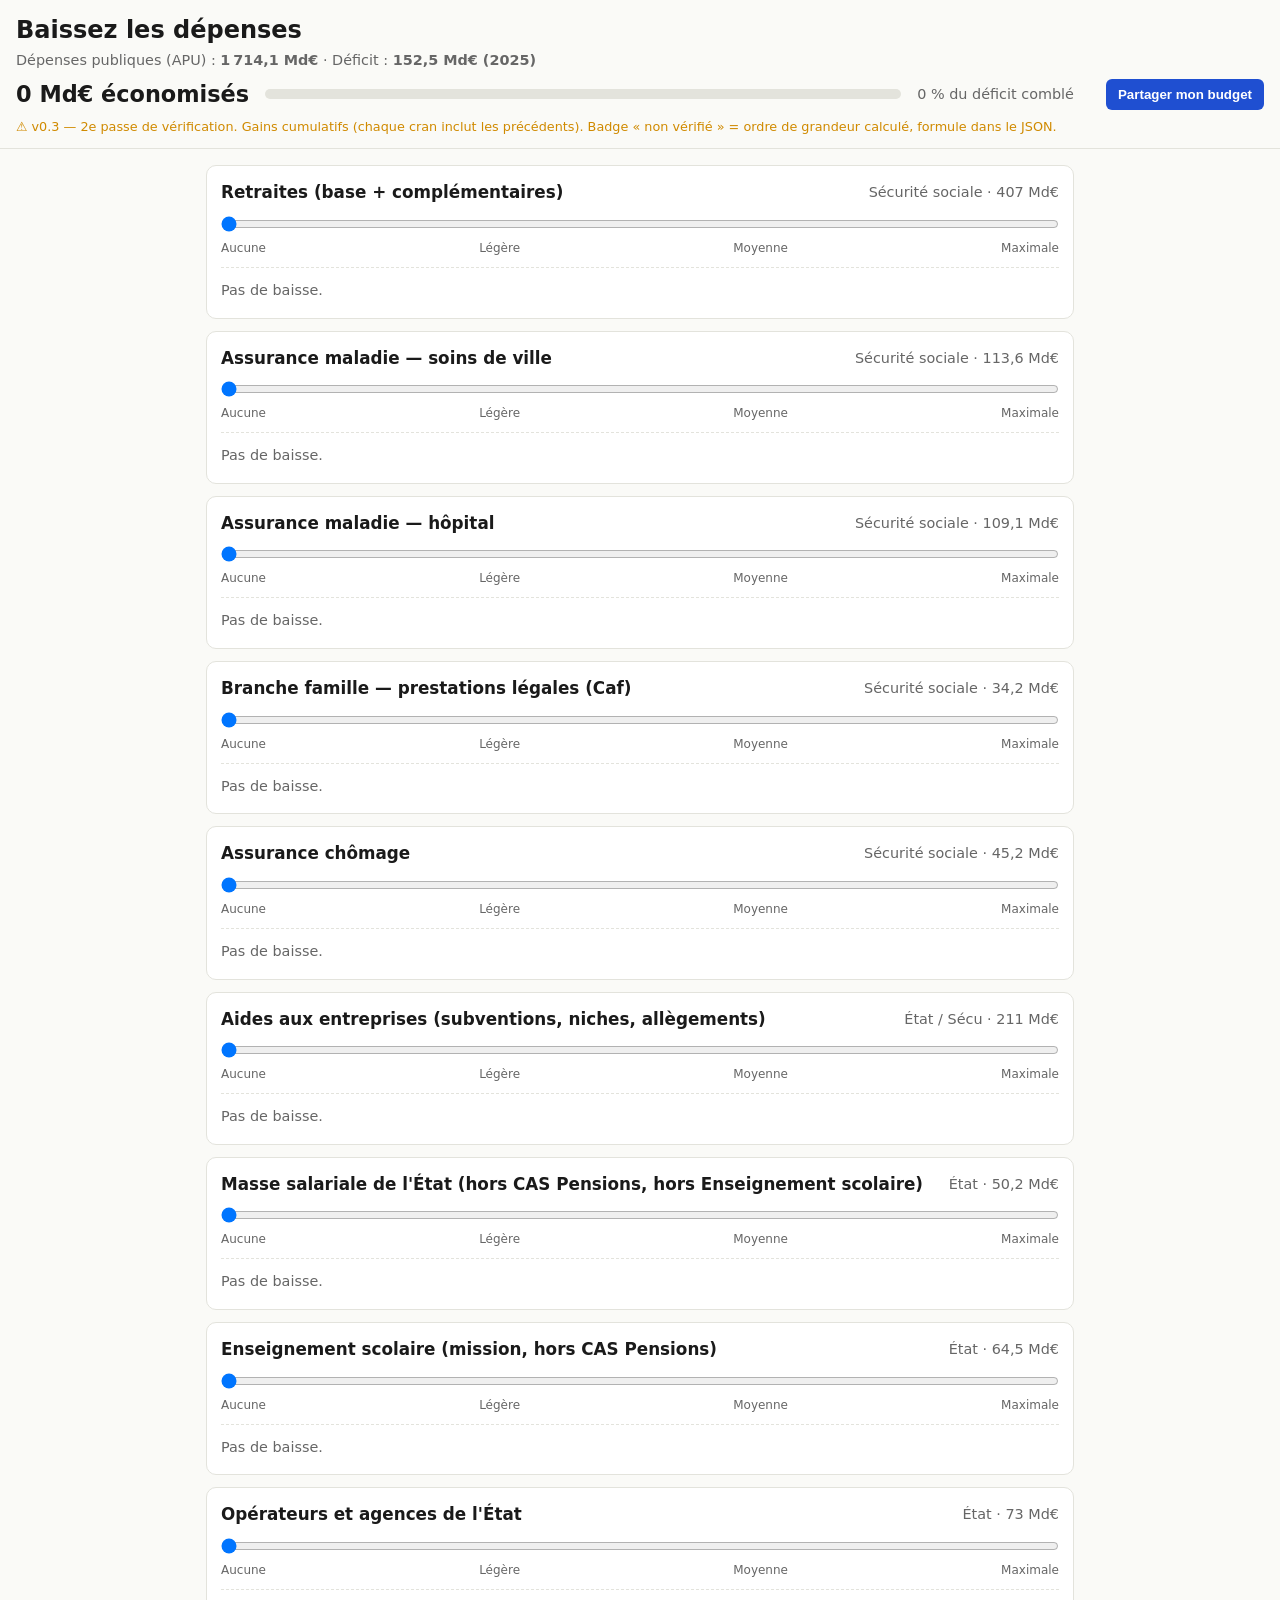
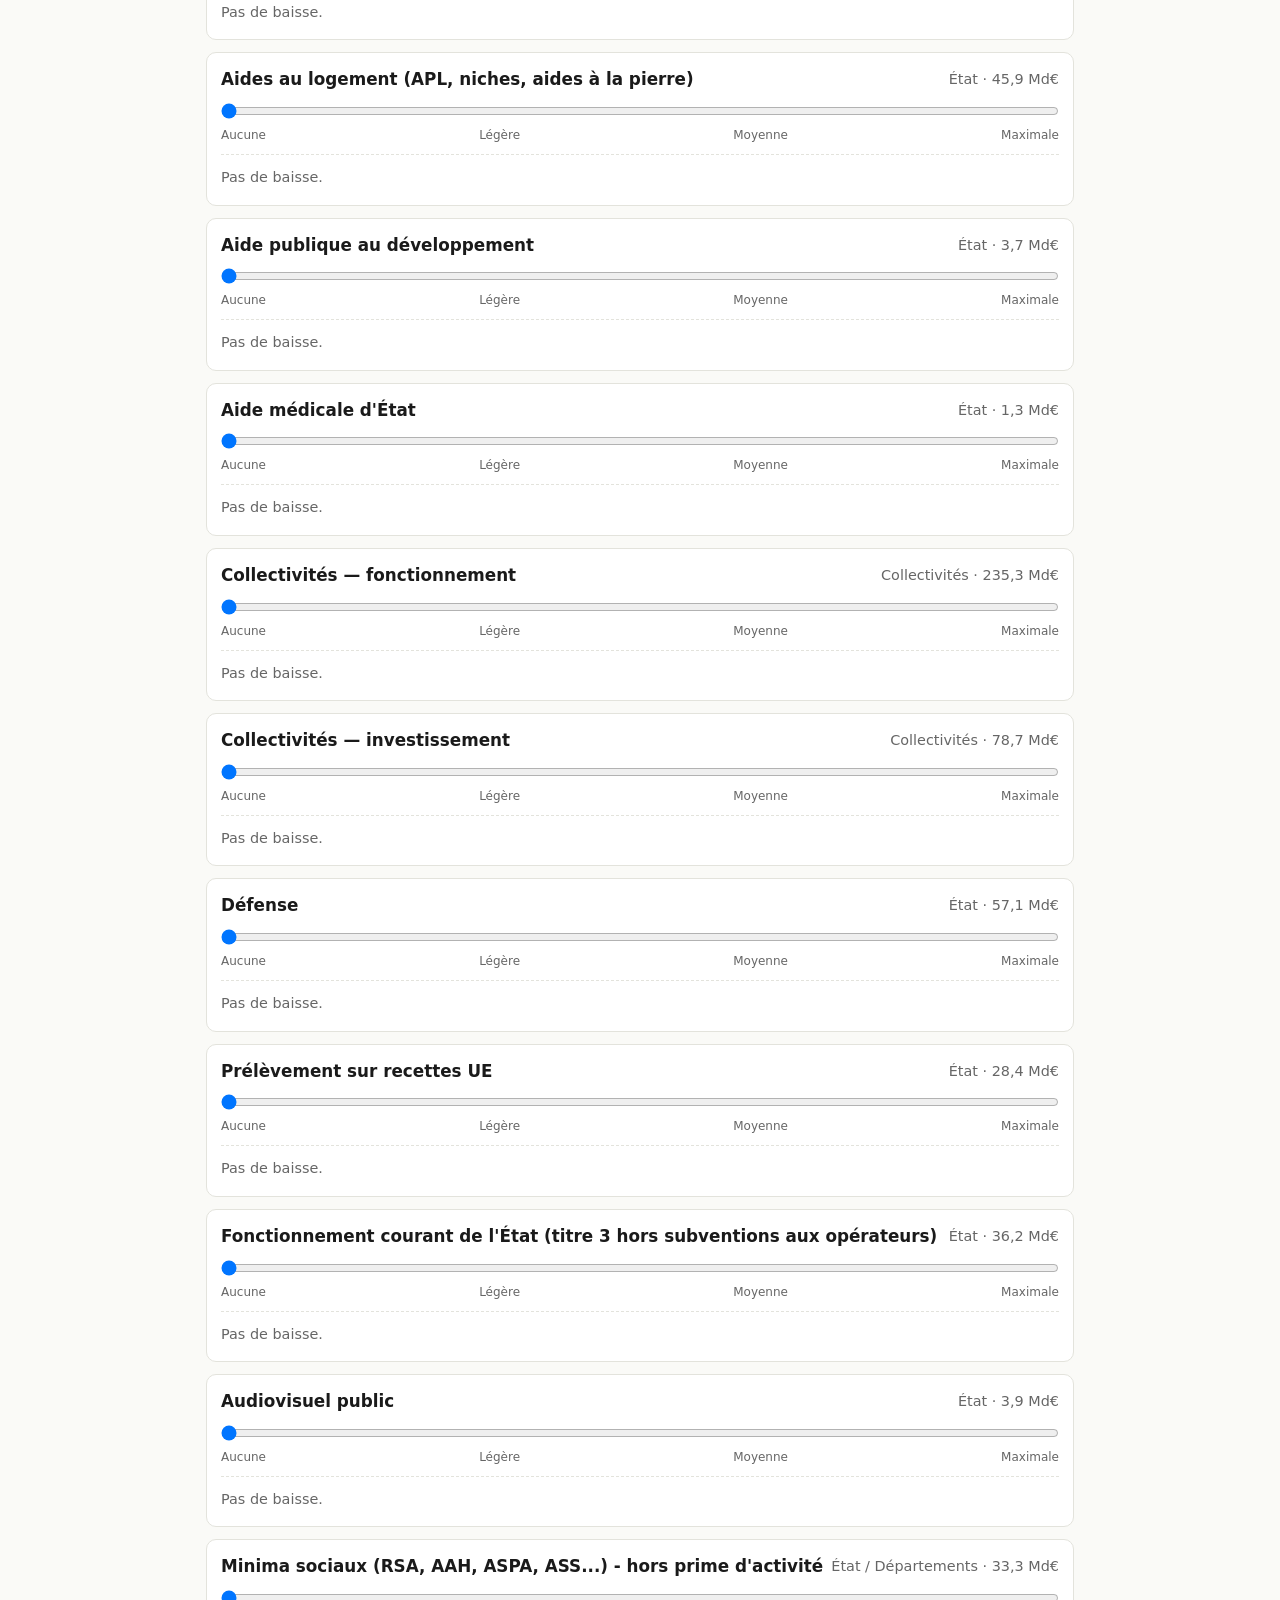
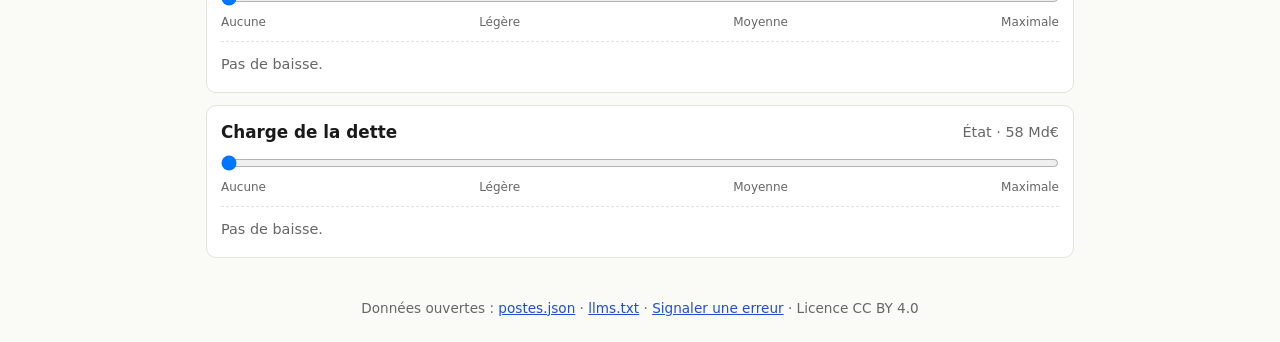
==== index.html @ 0d8c0b8b "Kit de diffusion et lien « Signaler une erreur » Co-Authored-By: Claude Opus 5.5 <noreply@anthropic." ====
<!doctype html>
<html lang="fr">
<head>
<meta charset="utf-8">
<meta name="viewport" content="width=device-width, initial-scale=1">
<title>Baissez les dépenses — simulateur sourcé</title>
<meta name="description" content="Choisissez quelles dépenses publiques baisser. Chaque mesure est chiffrée, sourcée, avec ses obstacles juridiques et européens.">
<meta property="og:title" content="Baissez les dépenses — simulateur sourcé">
<meta property="og:description" content="Faites votre budget. Chaque curseur affiche sources, arguments et obstacles juridiques.">
<meta property="og:image" content="https://matthieugariel.github.io/baissez-les-depenses/og.png">
<meta property="og:url" content="https://matthieugariel.github.io/baissez-les-depenses/">
<meta name="twitter:card" content="summary_large_image">
<link rel="alternate" type="application/json" href="data/postes.json">
<link rel="stylesheet" href="style.css">
</head>
<body>
<header>
  <h1>Baissez les dépenses</h1>
  <p class="sub">Dépenses publiques (APU) : <strong id="total"></strong> · Déficit : <strong id="deficit"></strong></p>
  <div class="score">
    <div><span id="eco">0</span> Md€ économisés</div>
    <div class="bar"><div id="fill"></div></div>
    <div id="pct" class="muted"></div>
    <div id="risk" class="muted"></div>
    <button id="share">Partager mon budget</button>
  </div>
  <p class="warn" id="statut"></p>
</header>
<main id="postes"></main>
<footer>
  Données ouvertes : <a href="data/postes.json">postes.json</a> · <a href="llms.txt">llms.txt</a> · <a href="https://github.com/MatthieuGariel/baissez-les-depenses/issues/new" target="_blank" rel="noopener">Signaler une erreur</a> · Licence CC BY 4.0
</footer>
<script src="app.js"></script>
</body>
</html>
---- style.css ----
:root{--bg:#fafaf7;--fg:#1a1a1a;--muted:#666;--card:#fff;--line:#e3e3dc;--acc:#1f4fd1;--ok:#1b8a4a;--mid:#d08a00;--ko:#c0392b}
@media (prefers-color-scheme:dark){:root{--bg:#141414;--fg:#eee;--muted:#999;--card:#1e1e1e;--line:#333;--acc:#7da2ff}}
*{box-sizing:border-box}
body{margin:0;font:16px/1.5 system-ui,sans-serif;background:var(--bg);color:var(--fg)}
header{position:sticky;top:0;z-index:2;background:var(--bg);border-bottom:1px solid var(--line);padding:12px 16px}
h1{margin:0;font-size:1.5rem}
.sub,.muted{color:var(--muted);margin:2px 0;font-size:.9rem}
.score{display:flex;flex-wrap:wrap;align-items:center;gap:8px 16px;margin-top:6px}
.score>div:first-child{font-size:1.4rem;font-weight:700}
.bar{flex:1 1 160px;height:10px;background:var(--line);border-radius:5px;overflow:hidden}
#fill{height:100%;width:0;background:var(--acc);transition:width .2s}
button{background:var(--acc);color:#fff;border:0;border-radius:6px;padding:8px 12px;font-weight:600;cursor:pointer}
.warn{font-size:.8rem;color:var(--mid);margin:6px 0 0}
main{max-width:900px;margin:0 auto;padding:16px;display:grid;gap:12px}
.card{background:var(--card);border:1px solid var(--line);border-radius:10px;padding:14px}
.card h2{margin:0;font-size:1.05rem}
.card .head{display:flex;justify-content:space-between;gap:8px;flex-wrap:wrap}
input[type=range]{width:100%;margin:10px 0 2px}
.ticks{display:flex;justify-content:space-between;font-size:.75rem;color:var(--muted)}
.detail{margin-top:10px;border-top:1px dashed var(--line);padding-top:10px;font-size:.92rem}
.detail ul{margin:4px 0;padding-left:20px}
.badge{display:inline-block;padding:1px 8px;border-radius:10px;color:#fff;font-size:.78rem;font-weight:600}
.f1{background:var(--ok)}.f2{background:var(--mid)}.f3{background:var(--ko)}
.gain{font-weight:700}
footer{text-align:center;padding:24px 16px;color:var(--muted);font-size:.85rem}
a{color:var(--acc)}
.nv{background:#777}
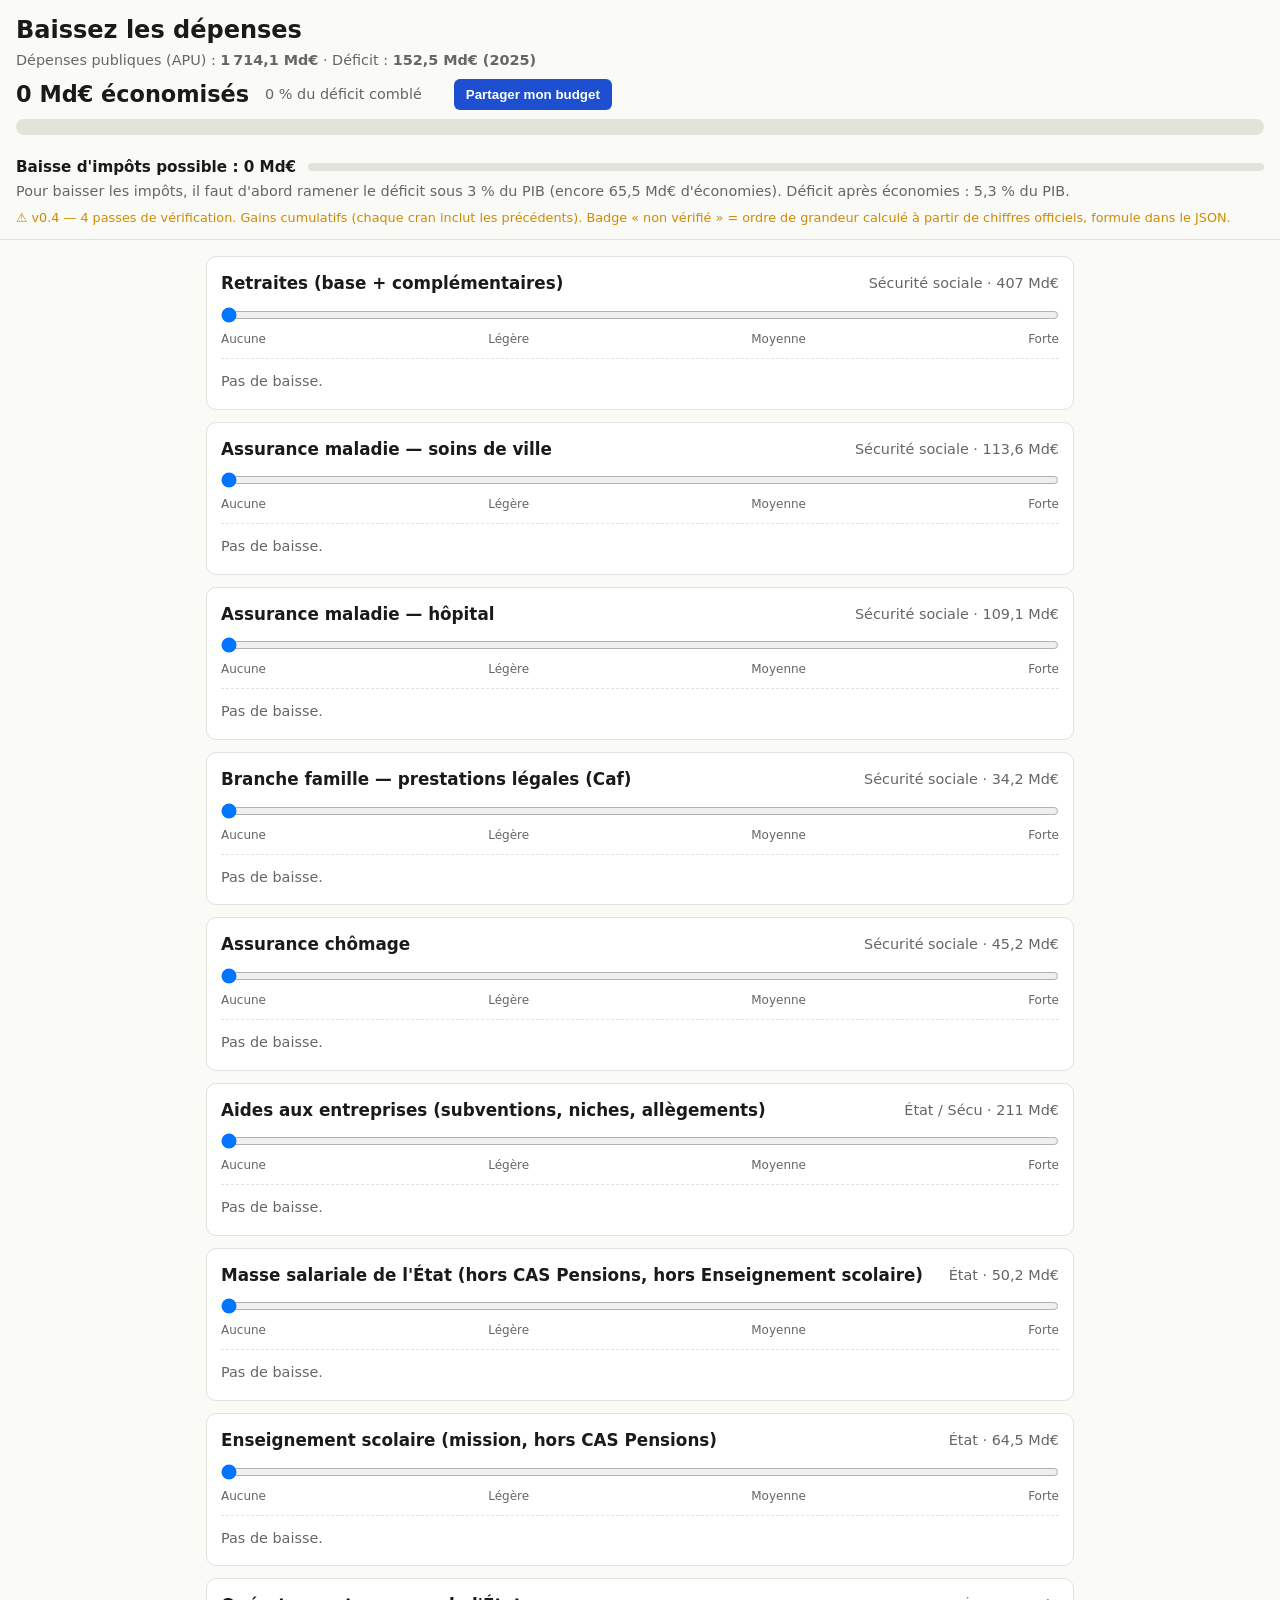
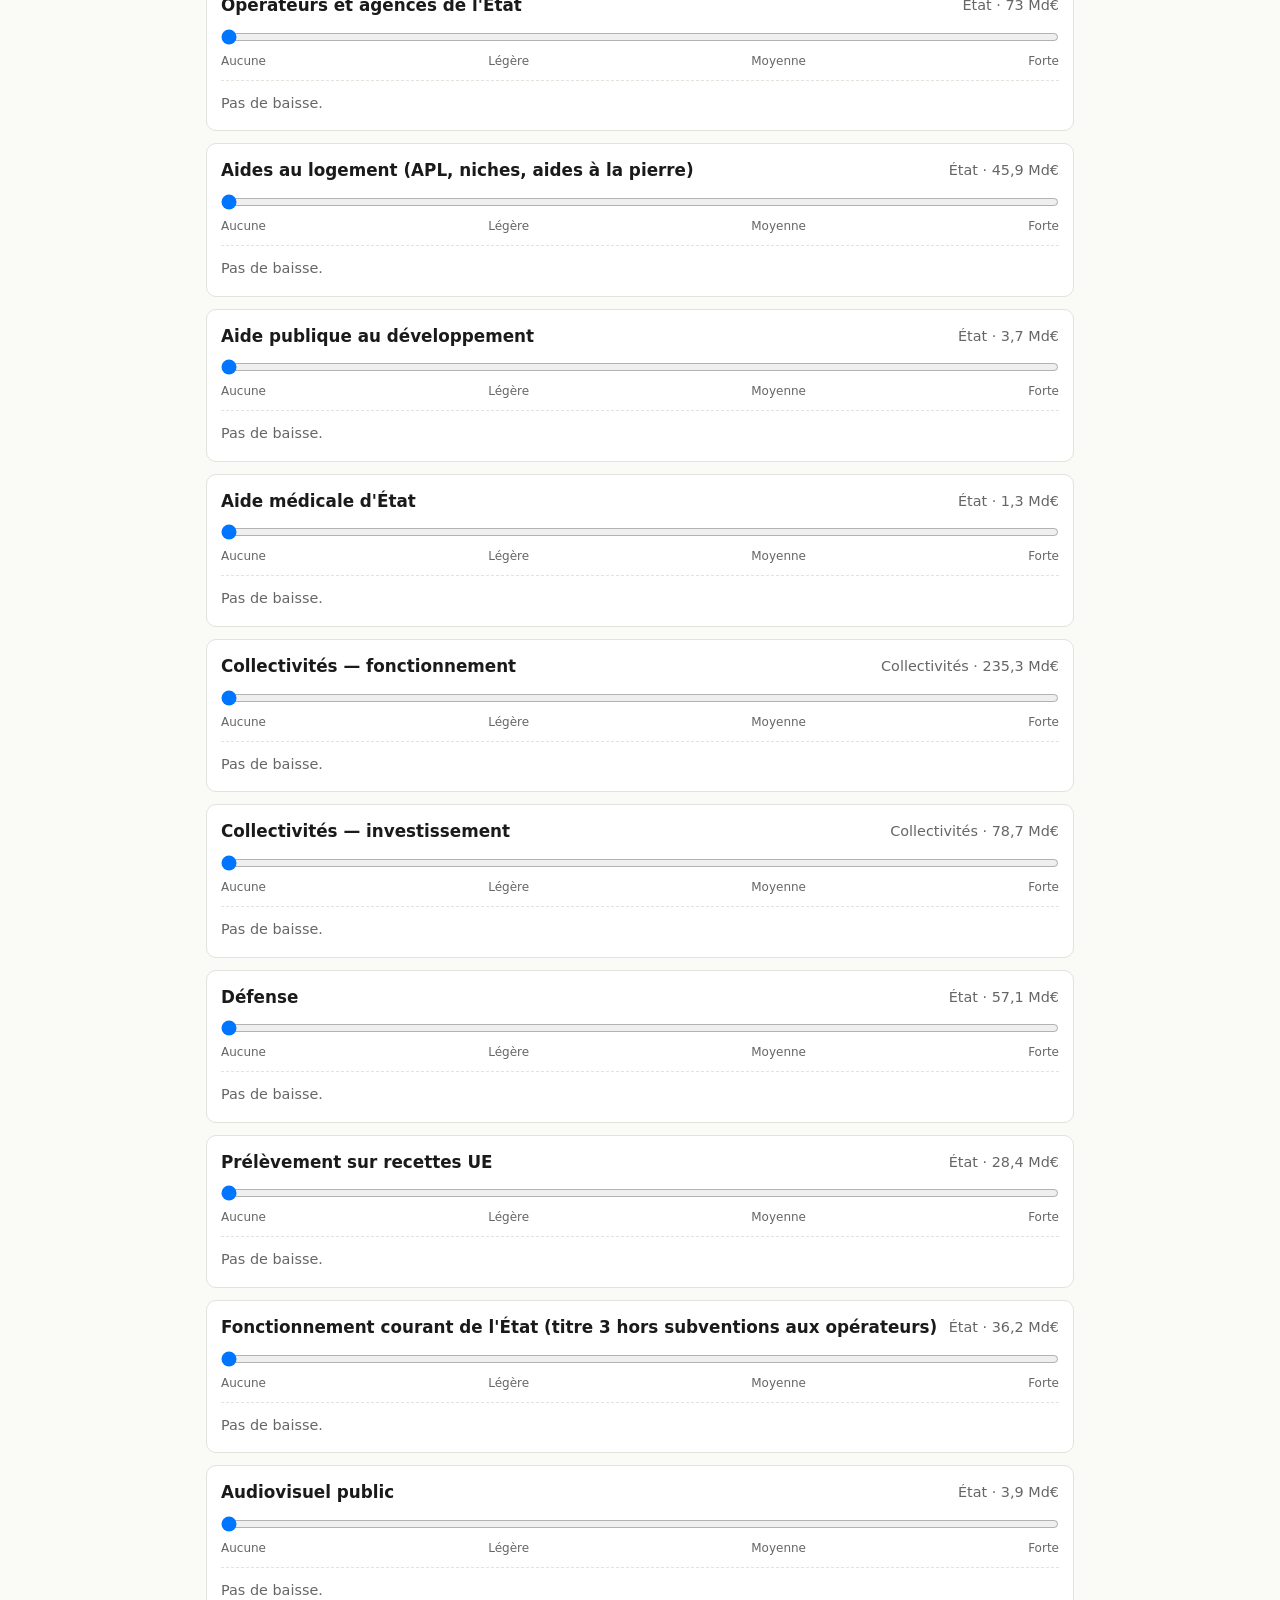
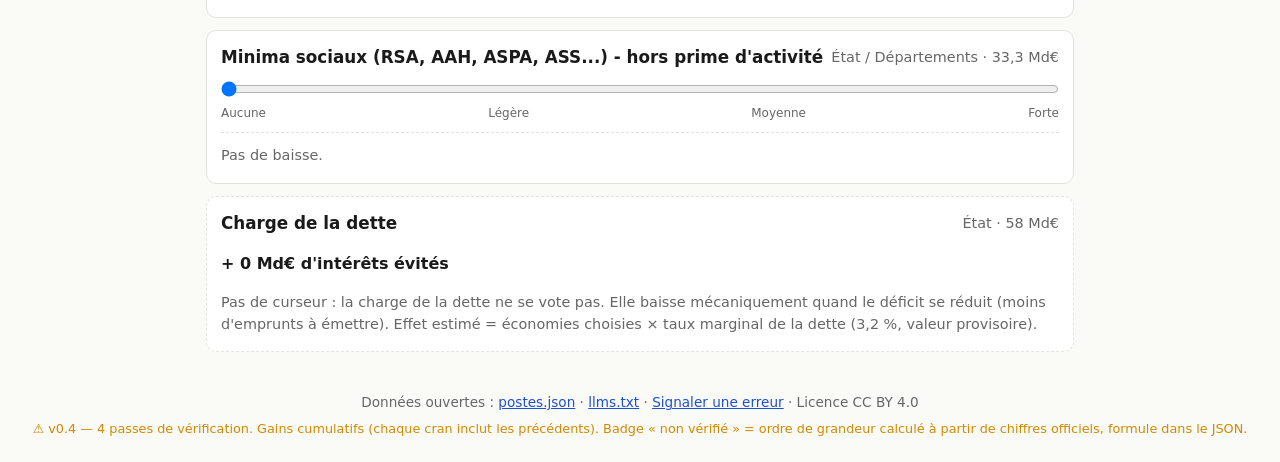
==== commit 81069567: "UI : N crans, aperçu avant partage, barre empilée, intérêts évités, jauge impôts - Nombre de crans l" ====
--- a/index.html
+++ b/index.html
@@ -19,17 +19,27 @@
   <p class="sub">Dépenses publiques (APU) : <strong id="total"></strong> · Déficit : <strong id="deficit"></strong></p>
   <div class="score">
     <div><span id="eco">0</span> Md€ économisés</div>
-    <div class="bar"><div id="fill"></div></div>
     <div id="pct" class="muted"></div>
     <div id="risk" class="muted"></div>
     <button id="share">Partager mon budget</button>
   </div>
+  <div class="stack" id="stack" role="img" aria-label="Contribution de chaque poste au déficit comblé"></div>
+  <p class="muted stackinfo" id="stackinfo" aria-live="polite"></p>
+  <p class="muted" id="interets"></p>
+  <div class="tax"><span id="taxline"></span><div class="bar"><div id="taxfill"></div></div></div>
+  <p class="muted" id="taxtxt"></p>
   <p class="warn" id="statut"></p>
 </header>
 <main id="postes"></main>
 <footer>
   Données ouvertes : <a href="data/postes.json">postes.json</a> · <a href="llms.txt">llms.txt</a> · <a href="https://github.com/MatthieuGariel/baissez-les-depenses/issues/new" target="_blank" rel="noopener">Signaler une erreur</a> · Licence CC BY 4.0
+<p class="warn" id="statut2"></p>
 </footer>
+<dialog id="preview">
+  <h2>Aperçu de mon budget</h2>
+  <img id="previewimg" alt="Image de mon scénario de budget">
+  <div class="actions"><button id="doshare">Partager / Télécharger</button><button id="close" class="sec">Fermer</button></div>
+</dialog>
 <script src="app.js"></script>
 </body>
 </html>
--- a/style.css
+++ b/style.css
@@ -1,4 +1,4 @@
-:root{--bg:#fafaf7;--fg:#1a1a1a;--muted:#666;--card:#fff;--line:#e3e3dc;--acc:#1f4fd1;--ok:#1b8a4a;--mid:#d08a00;--ko:#c0392b}
+:root{--bg:#fafaf7;--fg:#1a1a1a;--muted:#666;--card:#fff;--line:#e3e3dc;--acc:#1f4fd1;--seg:#fff;--ok:#1b8a4a;--mid:#d08a00;--ko:#c0392b}
 @media (prefers-color-scheme:dark){:root{--bg:#141414;--fg:#eee;--muted:#999;--card:#1e1e1e;--line:#333;--acc:#7da2ff}}
 *{box-sizing:border-box}
 body{margin:0;font:16px/1.5 system-ui,sans-serif;background:var(--bg);color:var(--fg)}
@@ -25,3 +25,22 @@
 footer{text-align:center;padding:24px 16px;color:var(--muted);font-size:.85rem}
 a{color:var(--acc)}
 .nv{background:#777}
+
+.stack{display:flex;height:16px;margin-top:8px;background:var(--line);border-radius:8px;overflow:hidden}
+.stack .seg{height:100%;border-right:1px solid var(--bg);min-width:2px;cursor:pointer}
+.stackinfo{min-height:1.3em;font-size:.8rem}
+.tax{display:flex;align-items:center;gap:8px 12px;flex-wrap:wrap;font-weight:600;font-size:.95rem}
+.tax .bar{flex:1 1 120px;height:8px}
+#taxfill{height:100%;width:0;background:var(--ok);transition:width .2s}
+.bar{background:var(--line);border-radius:5px;overflow:hidden}
+.readonly{border-style:dashed}
+dialog{max-width:min(94vw,680px);width:100%;border:1px solid var(--line);border-radius:10px;background:var(--card);color:var(--fg);padding:16px}
+dialog::backdrop{background:rgba(0,0,0,.55)}
+dialog img{width:100%;height:auto;border-radius:6px;border:1px solid var(--line)}
+dialog h2{margin:0 0 10px;font-size:1.1rem}
+.actions{display:flex;gap:8px;flex-wrap:wrap;margin-top:12px}
+button.sec{background:transparent;color:var(--fg);border:1px solid var(--line)}
+img,canvas{max-width:100%}
+html,body{overflow-x:hidden}
+@media (max-width:480px){h1{font-size:1.25rem}.ticks{font-size:.65rem}}
+@media (max-width:480px){header{padding:8px 12px}.sub{display:none}header .warn{display:none}.score{gap:2px 12px;margin-top:2px}.score>div:first-child{font-size:1.1rem}#eco{font-size:1.1rem}.stackinfo{margin:2px 0}#taxtxt{font-size:.72rem;margin:0;line-height:1.3}#interets{margin:0}button{padding:6px 10px}}
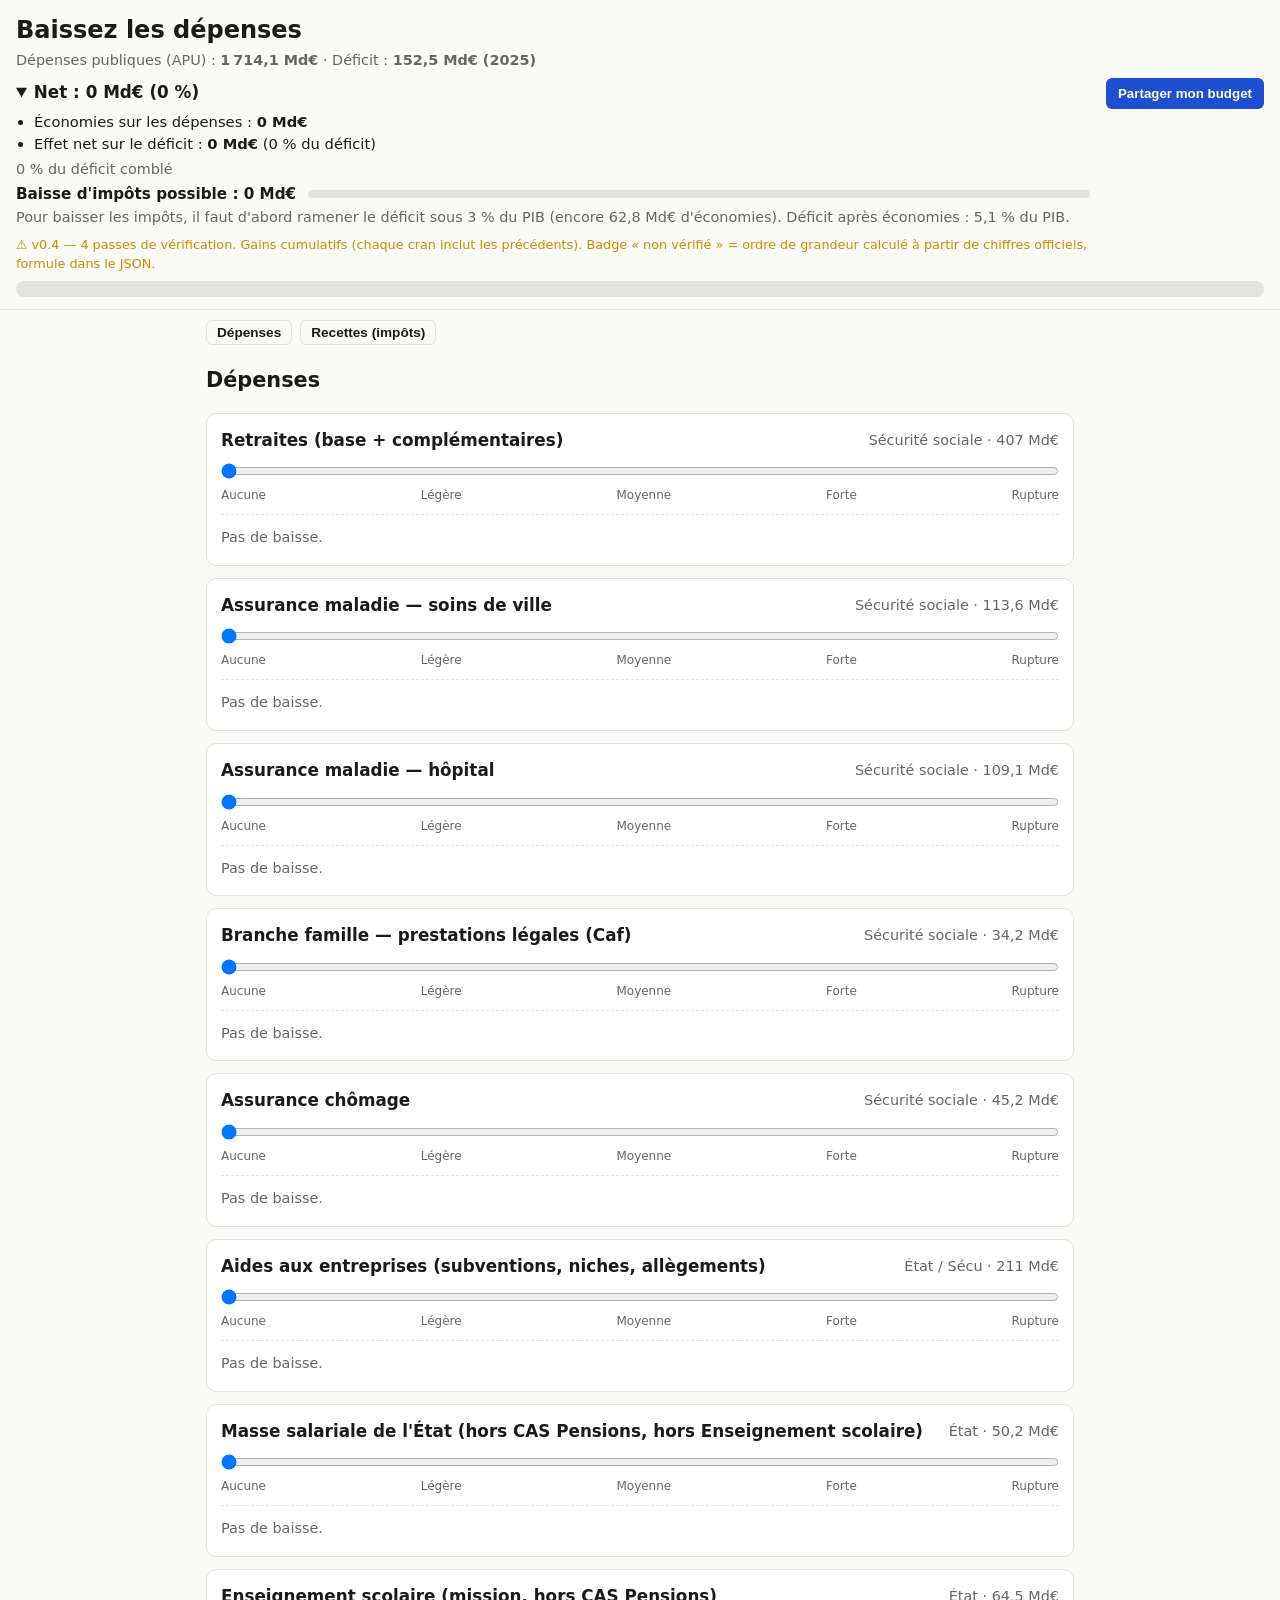
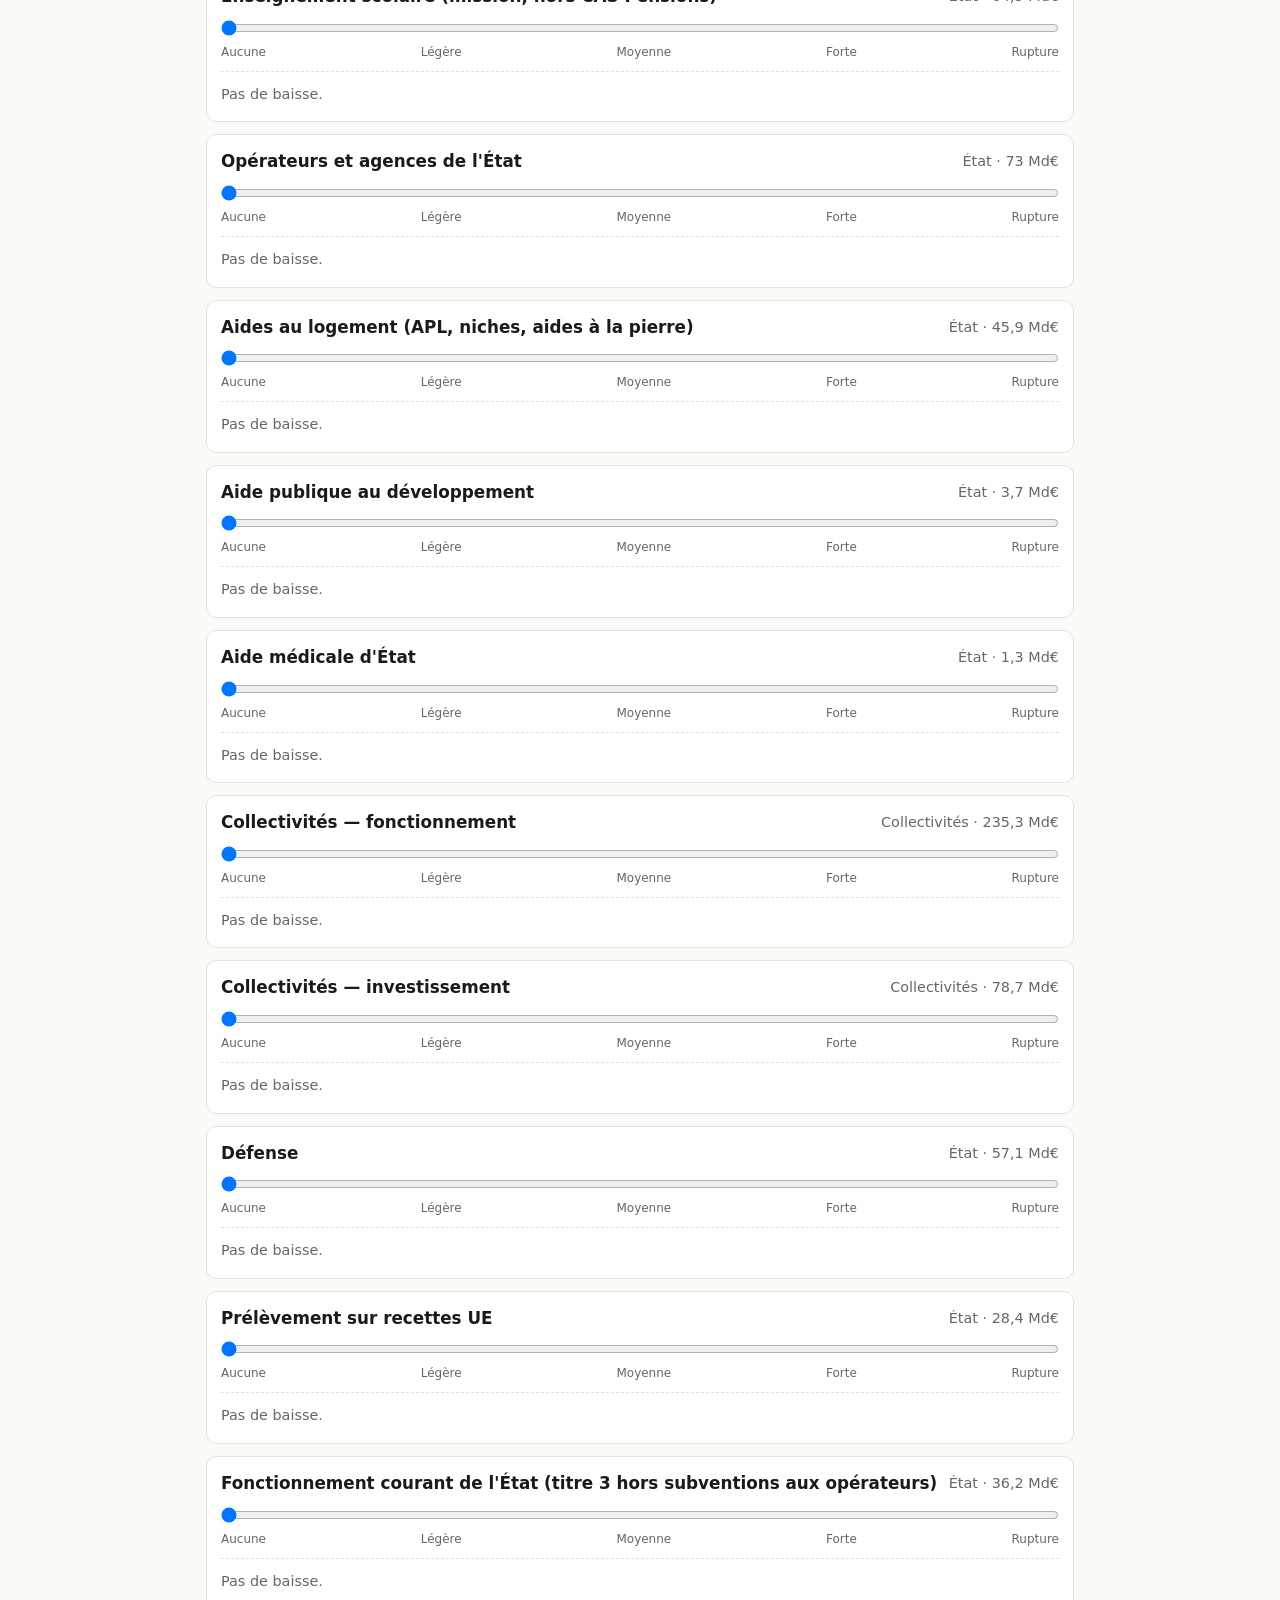
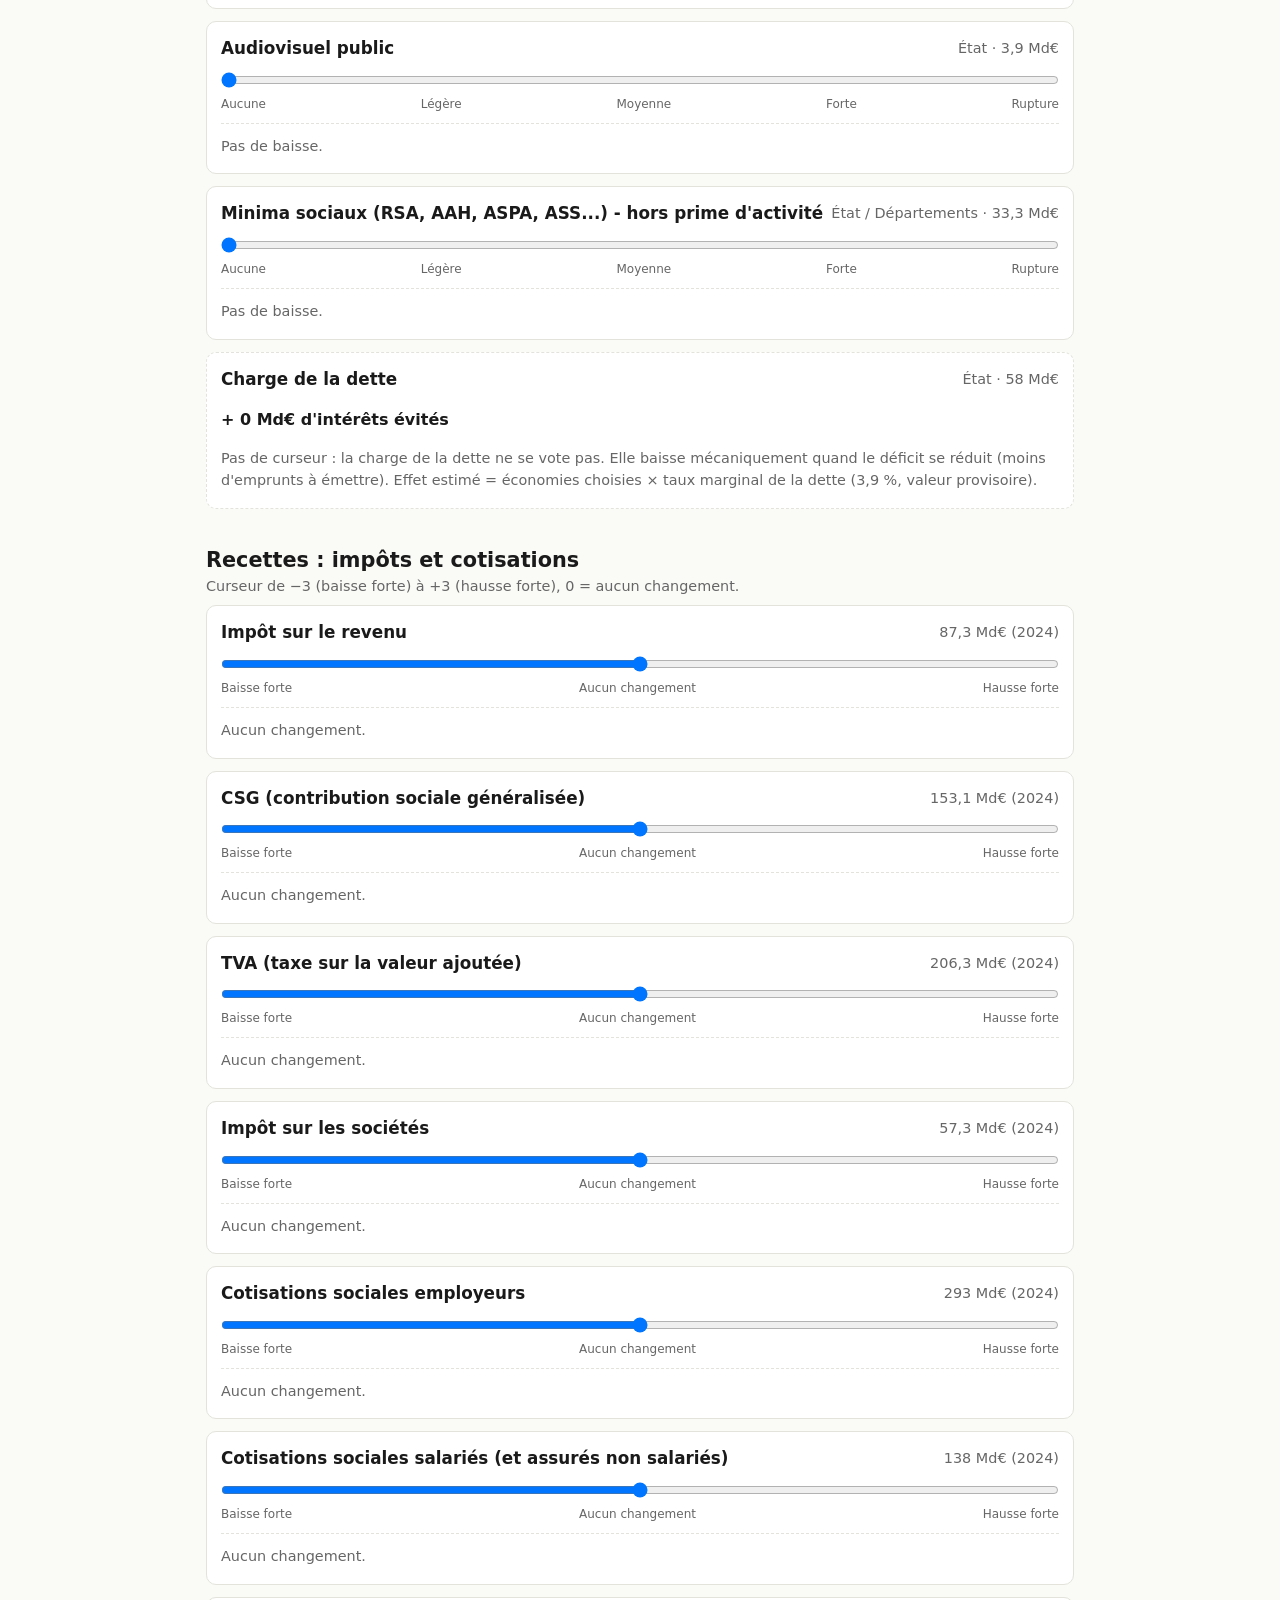
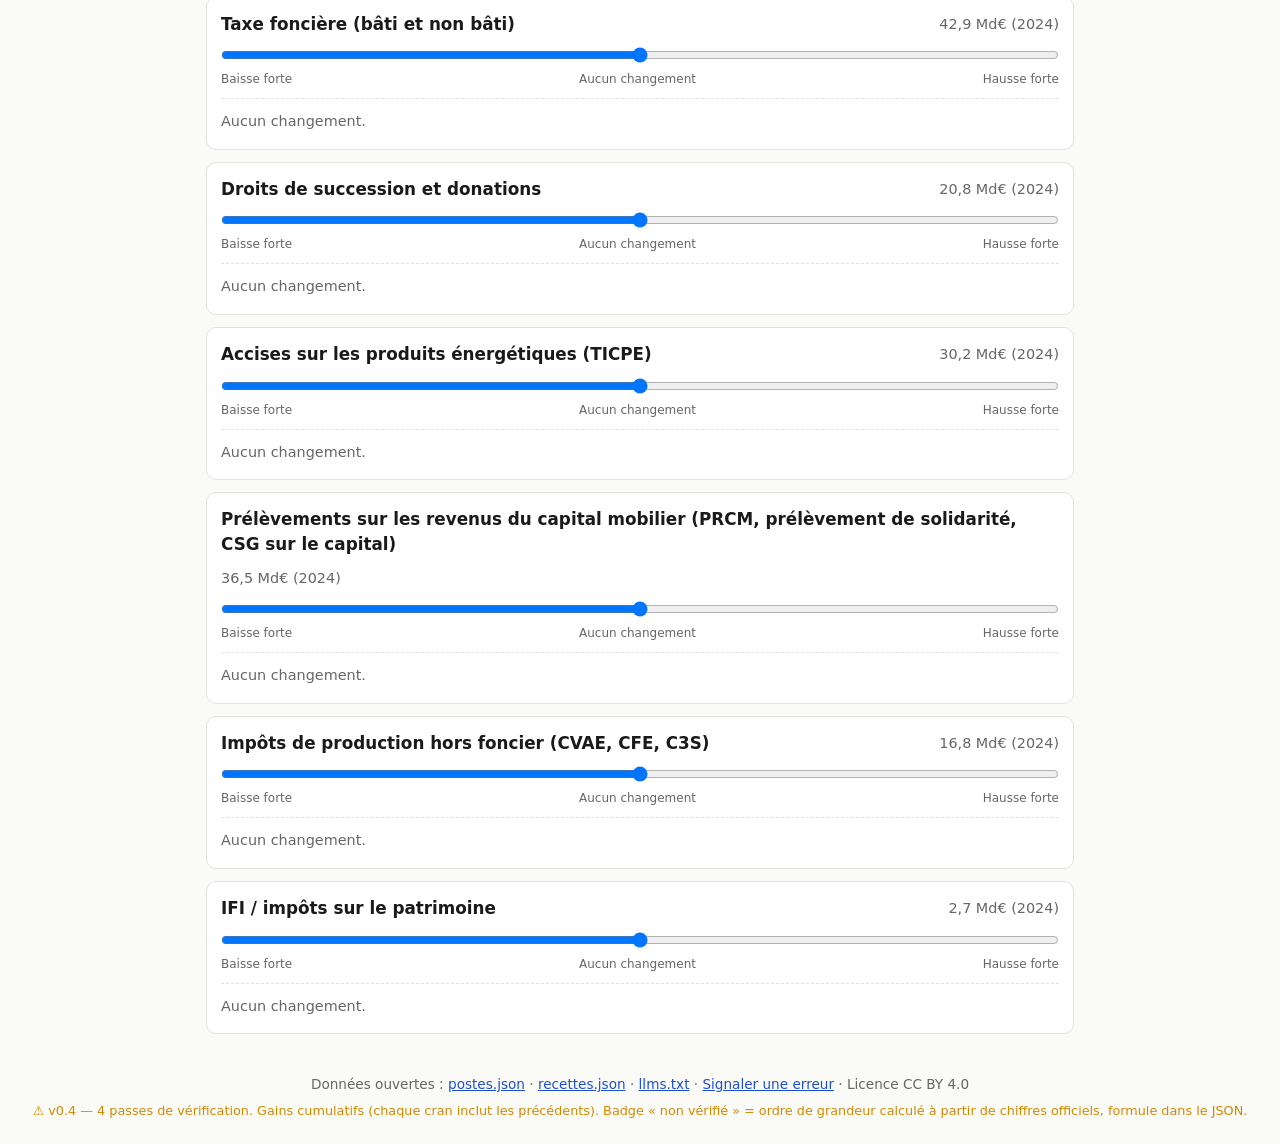
==== commit faaf017e: "Recettes : curseurs impôts/cotisations bidirectionnels, bilan net repliable, règle de marge, hash r_" ====
--- a/index.html
+++ b/index.html
@@ -11,6 +11,7 @@
 <meta property="og:url" content="https://matthieugariel.github.io/baissez-les-depenses/">
 <meta name="twitter:card" content="summary_large_image">
 <link rel="alternate" type="application/json" href="data/postes.json">
+<link rel="alternate" type="application/json" href="data/recettes.json">
 <link rel="stylesheet" href="style.css">
 </head>
 <body>
@@ -18,21 +19,30 @@
   <h1>Baissez les dépenses</h1>
   <p class="sub">Dépenses publiques (APU) : <strong id="total"></strong> · Déficit : <strong id="deficit"></strong></p>
   <div class="score">
-    <div><span id="eco">0</span> Md€ économisés</div>
-    <div id="pct" class="muted"></div>
-    <div id="risk" class="muted"></div>
+    <details id="bilan">
+      <summary><span id="sumline">Effet net : 0 Md€</span></summary>
+      <ul class="bilan" id="bilanlist"></ul>
+      <p class="muted" id="pct"></p>
+      <p class="muted" id="risk"></p>
+      <p class="muted" id="interets"></p>
+      <div class="tax"><span id="taxline"></span><div class="bar"><div id="taxfill"></div></div></div>
+      <p class="muted" id="taxtxt"></p>
+      <p class="warn" id="statut"></p>
+    </details>
     <button id="share">Partager mon budget</button>
   </div>
-  <div class="stack" id="stack" role="img" aria-label="Contribution de chaque poste au déficit comblé"></div>
+  <p class="warn taxwarn" id="taxwarn" role="alert"></p>
+  <div class="stack" id="stack" role="img" aria-label="Contribution de chaque mesure au déficit comblé"></div>
   <p class="muted stackinfo" id="stackinfo" aria-live="polite"></p>
-  <p class="muted" id="interets"></p>
-  <div class="tax"><span id="taxline"></span><div class="bar"><div id="taxfill"></div></div></div>
-  <p class="muted" id="taxtxt"></p>
-  <p class="warn" id="statut"></p>
 </header>
+<nav class="jump"><button class="sec" data-go="postes">Dépenses</button><button class="sec" data-go="recettes-titre">Recettes (impôts)</button></nav>
+<h2 class="sect">Dépenses</h2>
 <main id="postes"></main>
+<h2 class="sect" id="recettes-titre">Recettes : impôts et cotisations</h2>
+<p class="muted sectsub">Curseur de −3 (baisse forte) à +3 (hausse forte), 0 = aucun changement.</p>
+<main id="recettes-liste"></main>
 <footer>
-  Données ouvertes : <a href="data/postes.json">postes.json</a> · <a href="llms.txt">llms.txt</a> · <a href="https://github.com/MatthieuGariel/baissez-les-depenses/issues/new" target="_blank" rel="noopener">Signaler une erreur</a> · Licence CC BY 4.0
+  Données ouvertes : <a href="data/postes.json">postes.json</a> · <a href="data/recettes.json">recettes.json</a> · <a href="llms.txt">llms.txt</a> · <a href="https://github.com/MatthieuGariel/baissez-les-depenses/issues/new" target="_blank" rel="noopener">Signaler une erreur</a> · Licence CC BY 4.0
 <p class="warn" id="statut2"></p>
 </footer>
 <dialog id="preview">
--- a/style.css
+++ b/style.css
@@ -43,4 +43,22 @@
 img,canvas{max-width:100%}
 html,body{overflow-x:hidden}
 @media (max-width:480px){h1{font-size:1.25rem}.ticks{font-size:.65rem}}
-@media (max-width:480px){header{padding:8px 12px}.sub{display:none}header .warn{display:none}.score{gap:2px 12px;margin-top:2px}.score>div:first-child{font-size:1.1rem}#eco{font-size:1.1rem}.stackinfo{margin:2px 0}#taxtxt{font-size:.72rem;margin:0;line-height:1.3}#interets{margin:0}button{padding:6px 10px}}
+@media (max-width:480px){header{padding:8px 12px}.sub{display:none}#statut{display:none}.score{gap:2px 8px;margin-top:2px;flex-wrap:nowrap}.score summary{font-size:.95rem}.score button{flex:none}.stackinfo{margin:2px 0}#taxtxt{font-size:.72rem;margin:0;line-height:1.3}#interets{margin:0}button{padding:6px 10px;font-size:.85rem}.ticks.r3{font-size:.62rem}.taxwarn{font-size:.72rem;line-height:1.25}.bilan{font-size:.85rem}}
+.score details{flex:1 1 0;min-width:0}
+.score summary{font-size:1.05rem;font-weight:700;cursor:pointer;padding:2px 0}
+.bilan{margin:4px 0;padding-left:18px;font-size:.92rem}
+.taxwarn{margin:4px 0 0;font-weight:600}
+.taxwarn:empty,.stackinfo:empty{display:none}
+.stack{position:relative}
+.stack .seg{background:var(--c)}
+.stack .seg.rec{background:repeating-linear-gradient(45deg,var(--c) 0 4px,var(--bg) 4px 7px)}
+.stack .seg.neg{position:absolute;top:0;height:100%;min-width:3px;border:0;background:repeating-linear-gradient(-45deg,#555 0 4px,transparent 4px 7px),rgba(120,120,120,.55);outline:1px solid var(--fg);outline-offset:-1px}
+.sect{max-width:900px;margin:20px auto 0;padding:0 16px;font-size:1.3rem}
+.sectsub{max-width:900px;margin:0 auto;padding:0 16px}
+.jump{max-width:900px;margin:10px auto 0;padding:0 16px;display:flex;gap:8px;flex-wrap:wrap}
+.jump button{padding:4px 10px;font-size:.85rem}
+.ticks.r3{justify-content:space-between}
+#recettes-liste{padding-top:8px}
+
+.score{align-items:flex-start}
+.score details[open]{max-height:38vh;overflow-y:auto}
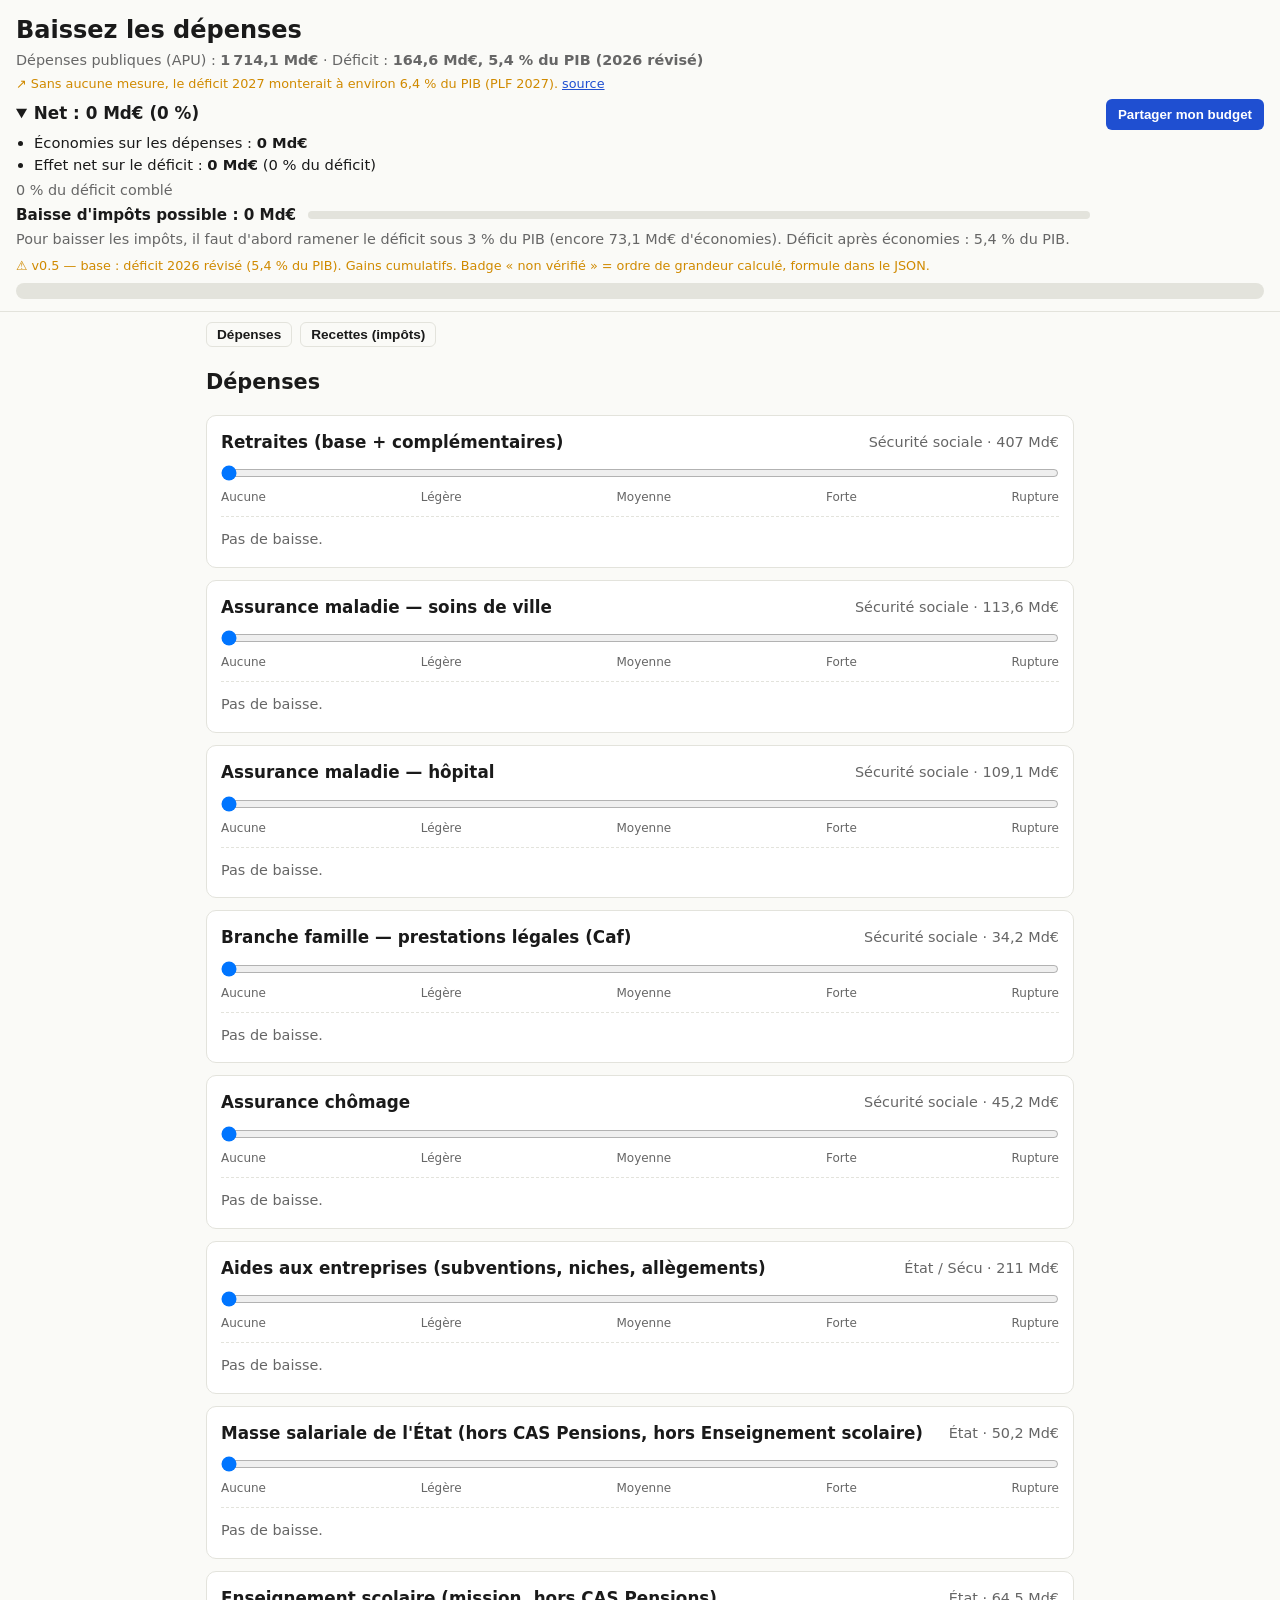
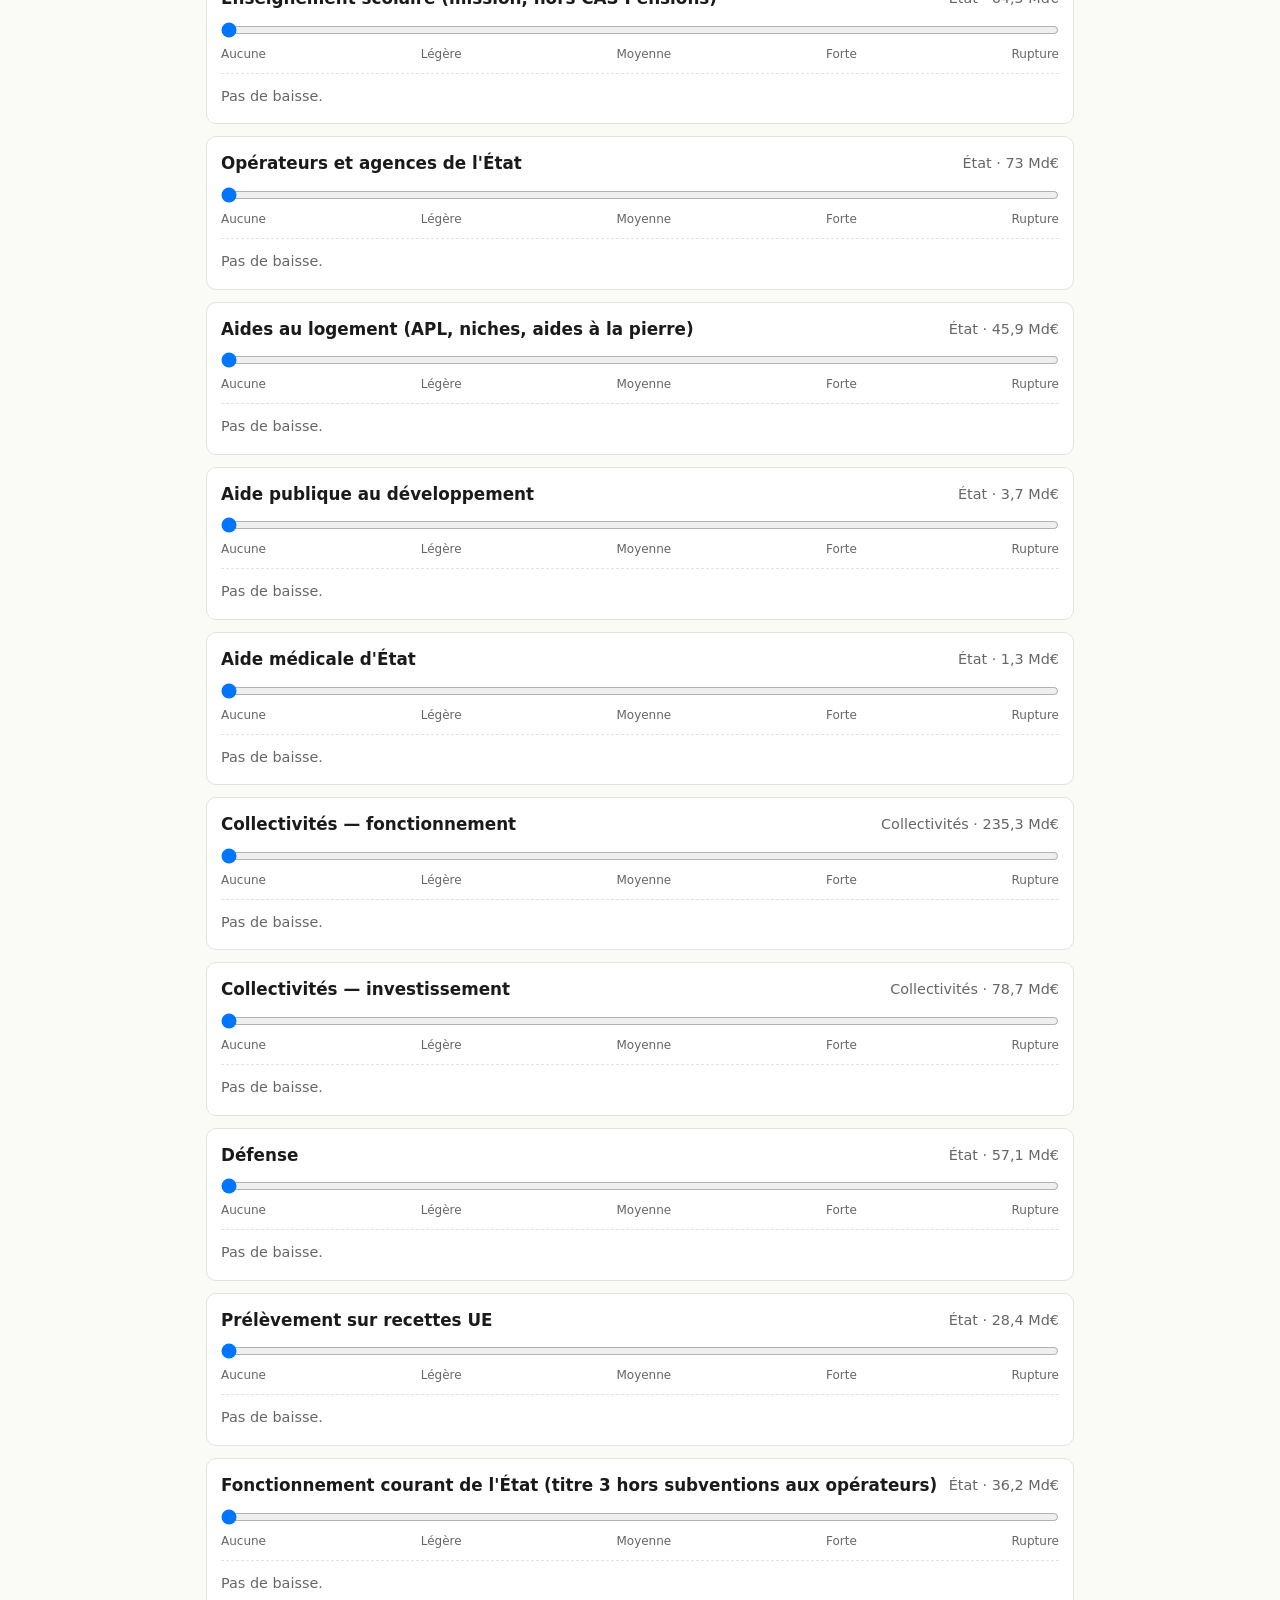
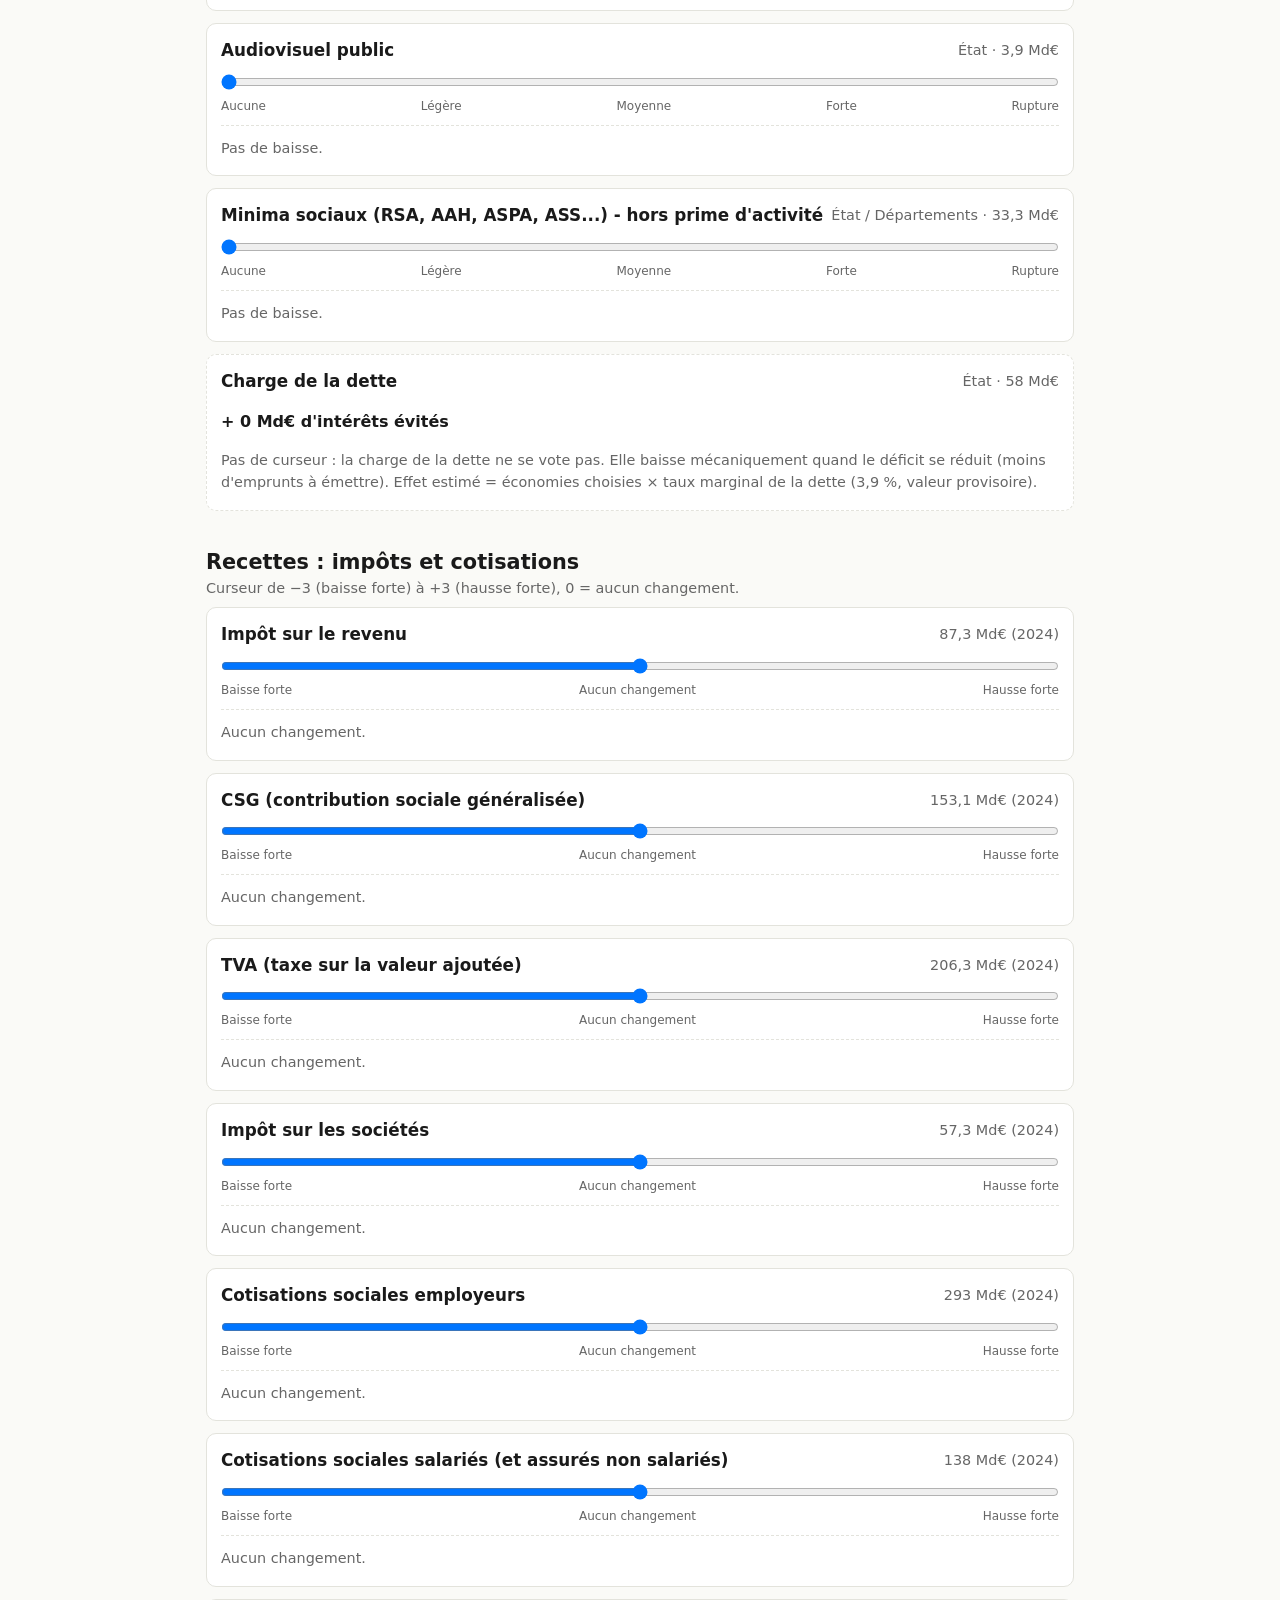
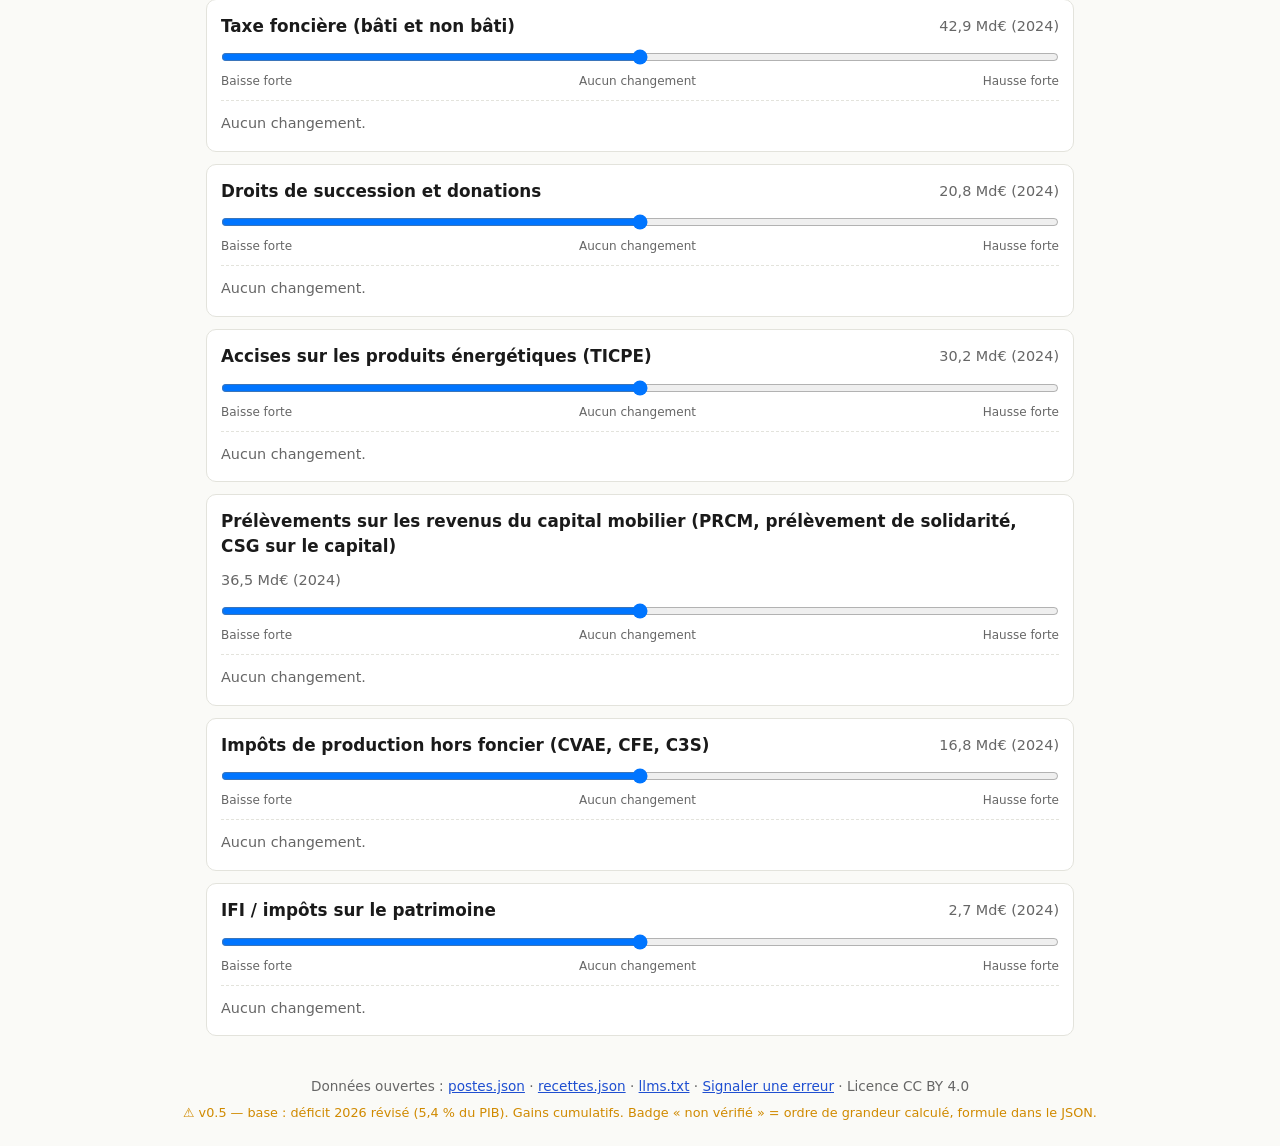
==== commit 324d7387: "Déficit de référence : 2026 révisé (5,4 % du PIB, ~164,6 Md€) + dérive 2027 Base issue du PLF 2027 (" ====
--- a/index.html
+++ b/index.html
@@ -18,6 +18,7 @@
 <header>
   <h1>Baissez les dépenses</h1>
   <p class="sub">Dépenses publiques (APU) : <strong id="total"></strong> · Déficit : <strong id="deficit"></strong></p>
+  <p class="sub derive" id="derive"></p>
   <div class="score">
     <details id="bilan">
       <summary><span id="sumline">Effet net : 0 Md€</span></summary>
--- a/style.css
+++ b/style.css
@@ -62,3 +62,4 @@
 
 .score{align-items:flex-start}
 .score details[open]{max-height:38vh;overflow-y:auto}
+.sub.derive{display:block;color:var(--mid);font-size:.8rem}
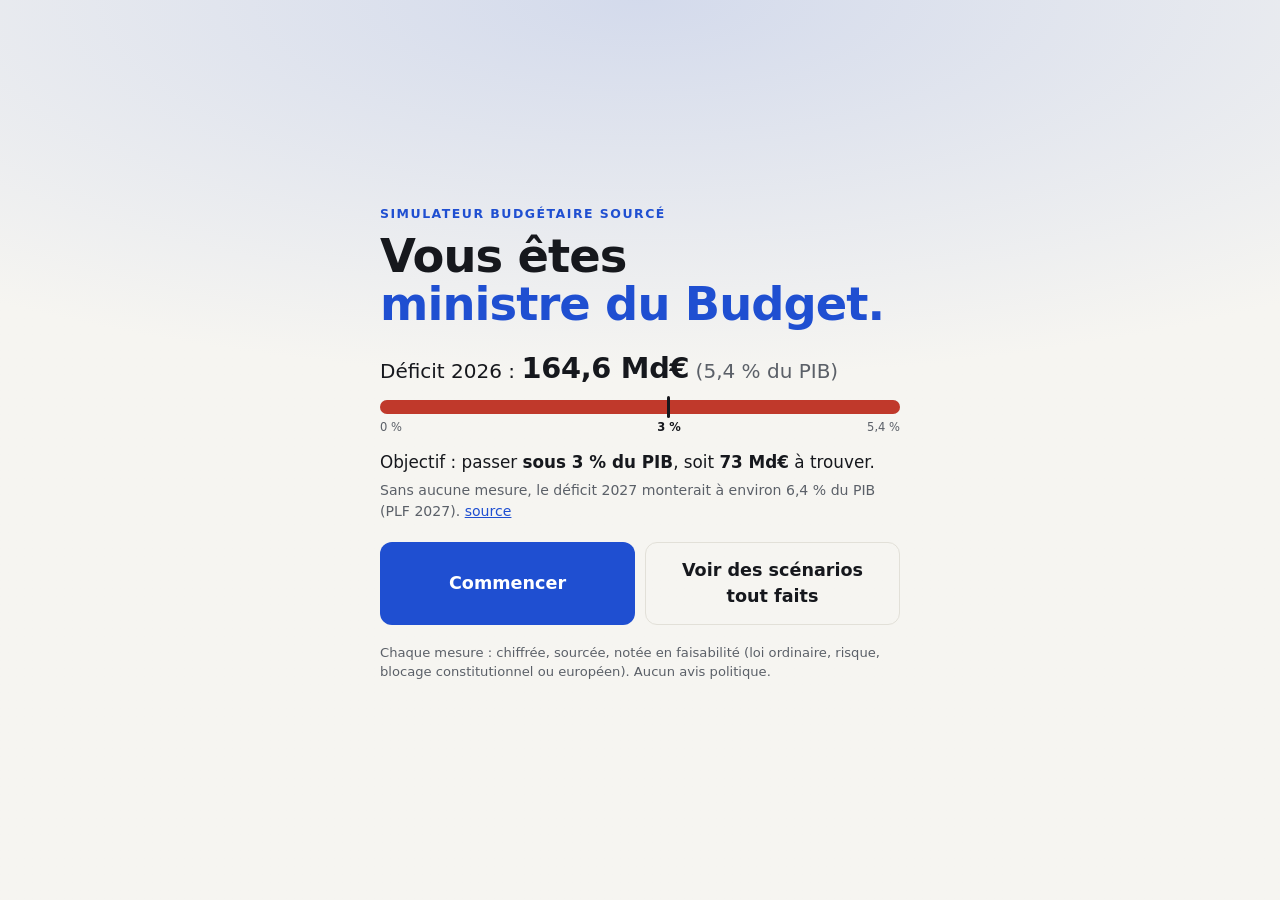
==== commit c68332da: "Refonte UX mobile-first : accueil « ministre du Budget », barre de résultat collante, onglets, nivea" ====
--- a/index.html
+++ b/index.html
@@ -2,55 +2,92 @@
 <html lang="fr">
 <head>
 <meta charset="utf-8">
-<meta name="viewport" content="width=device-width, initial-scale=1">
-<title>Baissez les dépenses — simulateur sourcé</title>
-<meta name="description" content="Choisissez quelles dépenses publiques baisser. Chaque mesure est chiffrée, sourcée, avec ses obstacles juridiques et européens.">
-<meta property="og:title" content="Baissez les dépenses — simulateur sourcé">
-<meta property="og:description" content="Faites votre budget. Chaque curseur affiche sources, arguments et obstacles juridiques.">
+<meta name="viewport" content="width=device-width, initial-scale=1, viewport-fit=cover">
+<meta name="color-scheme" content="light dark">
+<title>Baissez les dépenses — vous êtes ministre du Budget</title>
+<meta name="description" content="Vous êtes ministre du Budget : ramenez le déficit sous 3 % du PIB. Chaque mesure est chiffrée, sourcée, avec ses obstacles juridiques et européens.">
+<meta property="og:title" content="Vous êtes ministre du Budget. Sauriez-vous passer sous 3 % ?">
+<meta property="og:description" content="Déficit 2026 : 164,6 Md€. Choisissez vos mesures : chacune est chiffrée, sourcée, notée en faisabilité.">
 <meta property="og:image" content="https://matthieugariel.github.io/baissez-les-depenses/og.png">
 <meta property="og:url" content="https://matthieugariel.github.io/baissez-les-depenses/">
 <meta name="twitter:card" content="summary_large_image">
+<meta name="theme-color" content="#f6f5f1" media="(prefers-color-scheme: light)">
+<meta name="theme-color" content="#0f1115" media="(prefers-color-scheme: dark)">
 <link rel="alternate" type="application/json" href="data/postes.json">
 <link rel="alternate" type="application/json" href="data/recettes.json">
 <link rel="stylesheet" href="style.css">
 </head>
-<body>
-<header>
-  <h1>Baissez les dépenses</h1>
-  <p class="sub">Dépenses publiques (APU) : <strong id="total"></strong> · Déficit : <strong id="deficit"></strong></p>
-  <p class="sub derive" id="derive"></p>
-  <div class="score">
-    <details id="bilan">
-      <summary><span id="sumline">Effet net : 0 Md€</span></summary>
-      <ul class="bilan" id="bilanlist"></ul>
-      <p class="muted" id="pct"></p>
-      <p class="muted" id="risk"></p>
-      <p class="muted" id="interets"></p>
-      <div class="tax"><span id="taxline"></span><div class="bar"><div id="taxfill"></div></div></div>
-      <p class="muted" id="taxtxt"></p>
-      <p class="warn" id="statut"></p>
-    </details>
-    <button id="share">Partager mon budget</button>
+<body class="boot">
+
+<section id="intro" class="intro" aria-labelledby="intro-h" hidden>
+  <div class="intro-in">
+    <p class="eyebrow">Simulateur budgétaire sourcé</p>
+    <h1 id="intro-h">Vous êtes <span>ministre du Budget.</span></h1>
+    <p class="intro-def">Déficit <span id="i-year">2026</span> : <strong id="i-def">164,6 Md€</strong> <span class="muted" id="i-pct"></span></p>
+    <div class="intro-gauge" aria-hidden="true">
+      <div class="g-track"><div class="g-fill" id="i-fill"></div><i class="g-mark" id="i-mark"></i></div>
+      <div class="g-labels"><span>0 %</span><span id="i-mlab">3 %</span><span id="i-top">5,4 %</span></div>
+    </div>
+    <p class="intro-goal">Objectif : passer <strong>sous 3 % du PIB</strong>, soit <strong id="i-need">73 Md€</strong> à trouver.</p>
+    <p class="muted intro-note" id="i-derive"></p>
+    <div class="intro-actions">
+      <button class="btn big" id="start" type="button">Commencer</button>
+      <button class="btn sec big" id="show-presets" type="button" aria-expanded="false" aria-controls="i-presets">Voir des scénarios tout faits</button>
+    </div>
+    <div id="i-presets" class="presets" hidden></div>
+    <p class="muted intro-foot">Chaque mesure : chiffrée, sourcée, notée en faisabilité (loi ordinaire, risque, blocage constitutionnel ou européen). Aucun avis politique.</p>
   </div>
-  <p class="warn taxwarn" id="taxwarn" role="alert"></p>
-  <div class="stack" id="stack" role="img" aria-label="Contribution de chaque mesure au déficit comblé"></div>
-  <p class="muted stackinfo" id="stackinfo" aria-live="polite"></p>
-</header>
-<nav class="jump"><button class="sec" data-go="postes">Dépenses</button><button class="sec" data-go="recettes-titre">Recettes (impôts)</button></nav>
-<h2 class="sect">Dépenses</h2>
-<main id="postes"></main>
-<h2 class="sect" id="recettes-titre">Recettes : impôts et cotisations</h2>
-<p class="muted sectsub">Curseur de −3 (baisse forte) à +3 (hausse forte), 0 = aucun changement.</p>
-<main id="recettes-liste"></main>
-<footer>
-  Données ouvertes : <a href="data/postes.json">postes.json</a> · <a href="data/recettes.json">recettes.json</a> · <a href="llms.txt">llms.txt</a> · <a href="https://github.com/MatthieuGariel/baissez-les-depenses/issues/new" target="_blank" rel="noopener">Signaler une erreur</a> · Licence CC BY 4.0
-<p class="warn" id="statut2"></p>
-</footer>
+</section>
+
+<div id="app" hidden>
+  <header class="top">
+    <div class="top-row">
+      <h1 class="brand">Baissez les dépenses</h1>
+      <button class="btn ghost sm" id="open-presets" type="button">Scénarios</button>
+    </div>
+    <p class="tagline" id="tagline"></p>
+  </header>
+  <nav class="tabs" id="tabs" role="tablist" aria-label="Catégories de mesures"></nav>
+  <main id="panel" role="tabpanel" tabindex="-1"></main>
+  <footer class="foot">
+    <p>Données ouvertes : <a href="data/postes.json">postes.json</a> · <a href="data/recettes.json">recettes.json</a> · <a href="llms.txt">llms.txt</a> · <a href="https://github.com/MatthieuGariel/baissez-les-depenses/issues/new" target="_blank" rel="noopener">Signaler une erreur</a> · Licence CC BY 4.0</p>
+    <p class="warn" id="statut"></p>
+  </footer>
+</div>
+
+<div id="bar" class="bar" hidden>
+  <button id="barmain" class="barmain" type="button" aria-haspopup="dialog" aria-controls="sheet">
+    <span class="bar-row">
+      <span class="bignum"><b id="bignum">0</b><small id="bigunit">Md€</small></span>
+      <span class="bar-txt">
+        <span id="bar-l1">Déficit réduit</span>
+        <span id="bar-l2" class="muted"></span>
+      </span>
+      <span class="chev" aria-hidden="true">▴</span>
+    </span>
+    <span class="gauge" id="gauge" role="img">
+      <span class="g-track"><span class="g-fill" id="g-fill"></span><i class="g-mark" id="g-mark"></i></span>
+      <span class="g-labels"><span>0 %</span><span id="g-mlab">3 %</span><span id="g-top"></span></span>
+    </span>
+    <span class="bar-foot"><span class="chip ko" id="chip-block" hidden></span><span class="bar-warn" id="bar-warn" hidden></span></span>
+  </button>
+  <button id="share" class="btn share" type="button">Partager</button>
+</div>
+
+<div id="toast" class="toast" role="status" aria-live="polite"></div>
+
+<dialog id="sheet" aria-labelledby="sheet-h">
+  <div class="sheet-head"><h2 id="sheet-h">Mon bilan</h2><button class="btn ghost sm" id="sheet-close" type="button" aria-label="Fermer le bilan">Fermer</button></div>
+  <div id="sheet-body"></div>
+</dialog>
+
 <dialog id="preview">
   <h2>Aperçu de mon budget</h2>
   <img id="previewimg" alt="Image de mon scénario de budget">
-  <div class="actions"><button id="doshare">Partager / Télécharger</button><button id="close" class="sec">Fermer</button></div>
+  <div class="actions"><button class="btn" id="doshare" type="button">Partager / Télécharger</button><button id="close" class="btn sec" type="button">Fermer</button></div>
 </dialog>
+
+<noscript><p style="padding:16px">Ce simulateur nécessite JavaScript. Les données sont consultables dans <a href="data/postes.json">postes.json</a>.</p></noscript>
 <script src="app.js"></script>
 </body>
 </html>
--- a/style.css
+++ b/style.css
@@ -1,65 +1,209 @@
-:root{--bg:#fafaf7;--fg:#1a1a1a;--muted:#666;--card:#fff;--line:#e3e3dc;--acc:#1f4fd1;--seg:#fff;--ok:#1b8a4a;--mid:#d08a00;--ko:#c0392b}
-@media (prefers-color-scheme:dark){:root{--bg:#141414;--fg:#eee;--muted:#999;--card:#1e1e1e;--line:#333;--acc:#7da2ff}}
+:root{
+  --bg:#f6f5f1;--card:#fff;--fg:#16181d;--muted:#5b6068;--line:#e2e0d8;
+  --acc:#1f4fd1;--acc-fg:#fff;
+  --f1:#17803f;--f2:#a85f00;--f3:#c0392b;--on:#fff;
+  --cut:#0b7a8a;--raise:#6d3fc4;
+  --shadow:0 -6px 24px rgba(20,20,30,.12);
+  --r:14px;
+  color-scheme:light dark;
+}
+@media (prefers-color-scheme:dark){:root{
+  --bg:#0f1115;--card:#1a1d24;--fg:#eef0f4;--muted:#a2a8b3;--line:#2c313b;
+  --acc:#8fb0ff;--acc-fg:#0b1020;
+  --f1:#3ecf7b;--f2:#f0a93b;--f3:#ff7a6d;--on:#0b0d12;
+  --cut:#3fc7d8;--raise:#b794ff;
+  --shadow:0 -6px 24px rgba(0,0,0,.5);
+}}
 *{box-sizing:border-box}
-body{margin:0;font:16px/1.5 system-ui,sans-serif;background:var(--bg);color:var(--fg)}
-header{position:sticky;top:0;z-index:2;background:var(--bg);border-bottom:1px solid var(--line);padding:12px 16px}
-h1{margin:0;font-size:1.5rem}
-.sub,.muted{color:var(--muted);margin:2px 0;font-size:.9rem}
-.score{display:flex;flex-wrap:wrap;align-items:center;gap:8px 16px;margin-top:6px}
-.score>div:first-child{font-size:1.4rem;font-weight:700}
-.bar{flex:1 1 160px;height:10px;background:var(--line);border-radius:5px;overflow:hidden}
-#fill{height:100%;width:0;background:var(--acc);transition:width .2s}
-button{background:var(--acc);color:#fff;border:0;border-radius:6px;padding:8px 12px;font-weight:600;cursor:pointer}
-.warn{font-size:.8rem;color:var(--mid);margin:6px 0 0}
-main{max-width:900px;margin:0 auto;padding:16px;display:grid;gap:12px}
-.card{background:var(--card);border:1px solid var(--line);border-radius:10px;padding:14px}
-.card h2{margin:0;font-size:1.05rem}
-.card .head{display:flex;justify-content:space-between;gap:8px;flex-wrap:wrap}
-input[type=range]{width:100%;margin:10px 0 2px}
-.ticks{display:flex;justify-content:space-between;font-size:.75rem;color:var(--muted)}
-.detail{margin-top:10px;border-top:1px dashed var(--line);padding-top:10px;font-size:.92rem}
-.detail ul{margin:4px 0;padding-left:20px}
-.badge{display:inline-block;padding:1px 8px;border-radius:10px;color:#fff;font-size:.78rem;font-weight:600}
-.f1{background:var(--ok)}.f2{background:var(--mid)}.f3{background:var(--ko)}
-.gain{font-weight:700}
-footer{text-align:center;padding:24px 16px;color:var(--muted);font-size:.85rem}
+html{-webkit-text-size-adjust:100%}
+html,body{overflow-x:hidden}
+body{margin:0;font:16px/1.5 system-ui,-apple-system,"Segoe UI",Roboto,sans-serif;background:var(--bg);color:var(--fg);-webkit-tap-highlight-color:transparent}
+body.boot>*{visibility:hidden}
+[hidden]{display:none!important}
 a{color:var(--acc)}
-.nv{background:#777}
-
-.stack{display:flex;height:16px;margin-top:8px;background:var(--line);border-radius:8px;overflow:hidden}
-.stack .seg{height:100%;border-right:1px solid var(--bg);min-width:2px;cursor:pointer}
-.stackinfo{min-height:1.3em;font-size:.8rem}
-.tax{display:flex;align-items:center;gap:8px 12px;flex-wrap:wrap;font-weight:600;font-size:.95rem}
-.tax .bar{flex:1 1 120px;height:8px}
-#taxfill{height:100%;width:0;background:var(--ok);transition:width .2s}
-.bar{background:var(--line);border-radius:5px;overflow:hidden}
-.readonly{border-style:dashed}
-dialog{max-width:min(94vw,680px);width:100%;border:1px solid var(--line);border-radius:10px;background:var(--card);color:var(--fg);padding:16px}
+img,canvas{max-width:100%}
+.muted{color:var(--muted)}
+.warn{font-size:.8rem;color:var(--f2);margin:6px 0 0}
+:focus-visible{outline:3px solid var(--acc);outline-offset:2px;border-radius:6px}
+button{font:inherit;color:inherit;cursor:pointer}
+
+/* boutons */
+.btn{background:var(--acc);color:var(--acc-fg);border:0;border-radius:12px;padding:10px 16px;font-weight:700;min-height:44px}
+.btn:active{transform:scale(.98)}
+.btn.sec{background:transparent;color:var(--fg);border:1.5px solid var(--line)}
+.btn.ghost{background:transparent;color:var(--acc);padding:6px 10px;min-height:36px}
+.btn.sm{font-size:.9rem}
+.btn.big{font-size:1.1rem;padding:14px 20px;width:100%}
+
+/* accueil */
+.intro{min-height:100dvh;display:flex;align-items:center;justify-content:center;padding:24px 20px calc(24px + env(safe-area-inset-bottom));
+  background:radial-gradient(120% 60% at 50% 0,color-mix(in srgb,var(--acc) 16%,var(--bg)),var(--bg) 70%)}
+.intro-in{width:100%;max-width:520px}
+.eyebrow{margin:0 0 8px;font-size:.78rem;letter-spacing:.12em;text-transform:uppercase;font-weight:700;color:var(--acc)}
+.intro h1{margin:0;font-size:clamp(2rem,9vw,2.9rem);line-height:1.05;letter-spacing:-.02em}
+.intro h1 span{display:block;color:var(--acc)}
+.intro-def .muted{white-space:nowrap}
+.intro-def{font-size:1.25rem;margin:18px 0 10px}
+.intro-def strong{font-size:1.8rem;letter-spacing:-.01em}
+.intro-goal{font-size:1.05rem;margin:14px 0 4px}
+.intro-note{margin:4px 0 20px;font-size:.88rem}
+.intro-actions{display:grid;gap:10px;margin-top:18px}
+.intro-foot{font-size:.82rem;margin-top:18px}
+.presets{display:grid;gap:10px;margin-top:14px}
+
+/* jauge (accueil et barre) */
+.g-track{position:relative;display:block;height:14px;border-radius:7px;background:var(--line);overflow:visible}
+.g-fill{position:absolute;left:0;top:0;bottom:0;border-radius:7px;background:var(--f3);transition:width .5s cubic-bezier(.2,.8,.2,1),background-color .3s;width:100%}
+.g-fill.mid{background:var(--f2)}.g-fill.ok{background:var(--f1)}
+.g-mark{position:absolute;top:-4px;bottom:-4px;width:3px;margin-left:-1.5px;background:var(--fg);border-radius:2px}
+.g-labels{position:relative;display:flex;justify-content:space-between;font-size:.72rem;color:var(--muted);margin-top:5px;font-variant-numeric:tabular-nums}
+.g-labels span:nth-child(2){position:absolute;transform:translateX(-50%);color:var(--fg);font-weight:700}
+.intro-gauge{margin:6px 0 4px}
+
+/* en-tête fin + onglets */
+#app{max-width:760px;margin:0 auto;padding-bottom:calc(150px + env(safe-area-inset-bottom))}
+.top{padding:calc(10px + env(safe-area-inset-top)) 16px 4px}
+.top-row{display:flex;align-items:center;justify-content:space-between;gap:8px}
+.brand{margin:0;font-size:1.15rem;letter-spacing:-.01em}
+.tagline{margin:0;color:var(--muted);font-size:.85rem}
+.tabs{position:sticky;top:0;z-index:5;display:flex;gap:8px;overflow-x:auto;padding:8px 16px;background:color-mix(in srgb,var(--bg) 92%,transparent);backdrop-filter:blur(8px);-webkit-backdrop-filter:blur(8px);scrollbar-width:none}
+.tabs::-webkit-scrollbar{display:none}
+.tab{flex:none;display:flex;align-items:center;gap:6px;border:1.5px solid var(--line);background:var(--card);border-radius:999px;padding:8px 14px;font-weight:600;font-size:.92rem;min-height:40px}
+.tab[aria-selected=true]{background:var(--fg);color:var(--bg);border-color:var(--fg)}
+.tab .n{font-size:.75rem;font-weight:700;background:var(--acc);color:var(--acc-fg);border-radius:999px;padding:0 7px;min-width:20px;text-align:center}
+main{padding:8px 16px 0;display:grid;gap:10px;outline:0}
+.hint{margin:2px 2px 4px;font-size:.85rem;color:var(--muted)}
+
+/* cartes */
+.card{background:var(--card);border:1px solid var(--line);border-radius:var(--r);overflow:hidden}
+.card[data-on="1"]{border-color:color-mix(in srgb,var(--acc) 55%,var(--line))}
+.chead{all:unset;box-sizing:border-box;display:flex;align-items:center;gap:10px;width:100%;padding:12px 14px;cursor:pointer;min-height:56px}
+.chead:focus-visible{outline:3px solid var(--acc);outline-offset:-3px}
+.chead .t{flex:1;min-width:0}
+.chead .nm{display:block;font-weight:700;line-height:1.25}
+.chead .mt{display:block;font-size:.8rem;color:var(--muted)}
+.res{flex:none;text-align:right;font-size:.8rem;line-height:1.2}
+.res b{display:block;font-size:.95rem;font-variant-numeric:tabular-nums}
+.res .lv{color:var(--muted)}
+.res.d b,.res.h b{color:var(--f1)}.res.b b{color:var(--cut)}
+.caret{flex:none;width:10px;height:10px;border-right:2px solid var(--muted);border-bottom:2px solid var(--muted);transform:rotate(45deg);transition:transform .2s;margin:0 4px 4px 2px}
+.chead[aria-expanded=true] .caret{transform:rotate(-135deg);margin-bottom:-4px}
+.cbody{padding:0 14px 14px;border-top:1px solid var(--line)}
+.lev{padding-top:12px}
+.lev+.lev{margin-top:12px;border-top:1px dashed var(--line)}
+.lev-h{display:flex;justify-content:space-between;align-items:baseline;gap:8px;margin-bottom:8px}
+.lev-h b{font-size:.95rem}
+
+/* contrôle segmenté */
+.seg{display:flex;gap:4px;margin:10px 0 4px}
+.seg button{all:unset;box-sizing:border-box;flex:1 1 0;min-width:0;display:flex;flex-direction:column;align-items:center;justify-content:center;gap:1px;
+  min-height:52px;padding:6px 2px;text-align:center;border-radius:10px;cursor:pointer;
+  background:color-mix(in srgb,var(--c,var(--muted)) 12%,var(--card));border:1.5px solid transparent;border-top:4px solid var(--c,var(--muted));
+  transition:background-color .15s,transform .1s}
+.seg button:active{transform:scale(.96)}
+.seg button:focus-visible{outline:3px solid var(--acc);outline-offset:1px}
+.seg .l{font-size:.72rem;font-weight:700;line-height:1.1;overflow-wrap:anywhere}
+.seg .g{font-size:.7rem;opacity:.85;font-variant-numeric:tabular-nums}
+.seg button[aria-checked=true]{background:var(--c,var(--fg));color:var(--on);border-color:var(--c,var(--fg))}
+.seg button[aria-checked=true] .g{opacity:1}
+.seg .f0{--c:var(--muted)}
+.seg .f1{--c:var(--f1)}.seg .f2{--c:var(--f2)}.seg .f3{--c:var(--f3)}
+.seg.tax button{border-top:1.5px solid transparent;border-bottom:4px solid var(--fc,var(--muted));background:color-mix(in srgb,var(--c) 12%,var(--card))}
+.seg.tax button[aria-checked=true]{background:var(--c);color:var(--on);border-color:var(--c);border-bottom-color:var(--fc)}
+.seg.tax .cut{--c:var(--cut)}.seg.tax .raise{--c:var(--raise)}.seg.tax .zero{--c:var(--muted)}
+.seg.tax .l{font-size:.85rem}
+.seg.tax button[data-fc="1"]{--fc:var(--f1)}.seg.tax button[data-fc="2"]{--fc:var(--f2)}.seg.tax button[data-fc="3"]{--fc:var(--f3)}
+.legend{display:flex;flex-wrap:wrap;gap:4px 12px;font-size:.72rem;color:var(--muted);margin:2px 0 6px}
+.legend i{display:inline-block;width:10px;height:10px;border-radius:3px;margin-right:4px;vertical-align:-1px}
+
+/* détail */
+.mesure{margin:10px 0 6px}
+.mtxt{margin:0 0 4px;font-weight:600}
+.gainbig{font-size:2rem;font-weight:800;letter-spacing:-.02em;line-height:1.1;font-variant-numeric:tabular-nums}
+.gainbig small{font-size:.85rem;font-weight:600;color:var(--muted);letter-spacing:0}
+.gainbig.d,.gainbig.h{color:var(--f1)}.gainbig.b{color:var(--cut)}
+.badges{display:flex;flex-wrap:wrap;gap:6px;margin-top:8px}
+.badge{display:inline-block;padding:2px 10px;border-radius:999px;font-size:.76rem;font-weight:700;background:var(--muted);color:var(--on)}
+.badge.f1{background:var(--f1)}.badge.f2{background:var(--f2)}.badge.f3{background:var(--f3)}
+.badge.nv{background:transparent;color:var(--fg);border:1.5px dashed var(--muted)}
+.badge.hz{background:var(--acc);color:var(--acc-fg)}
+details.sec{border-top:1px solid var(--line);margin-top:8px}
+details.sec summary{cursor:pointer;padding:10px 2px;font-weight:600;font-size:.92rem;list-style:none;display:flex;justify-content:space-between;align-items:center;min-height:44px}
+details.sec summary::-webkit-details-marker{display:none}
+details.sec summary::after{content:"+";font-size:1.2rem;color:var(--muted)}
+details.sec[open] summary::after{content:"−"}
+details.sec ul{margin:0 0 8px;padding-left:20px;font-size:.9rem}
+details.sec li{margin:4px 0}
+details.sec p{font-size:.85rem;margin:0 0 8px;color:var(--muted)}
+
+/* barre de résultat collante */
+.bar{position:fixed;left:0;right:0;bottom:0;z-index:20;display:flex;gap:8px;align-items:stretch;
+  padding:8px 12px calc(8px + env(safe-area-inset-bottom));background:var(--card);border-top:1px solid var(--line);box-shadow:var(--shadow)}
+.barmain{all:unset;box-sizing:border-box;flex:1;min-width:0;display:block;cursor:pointer;border-radius:10px}
+.barmain:focus-visible{outline:3px solid var(--acc);outline-offset:2px}
+.bar-row{display:flex;align-items:center;gap:10px;margin-bottom:6px}
+.bignum{display:flex;align-items:baseline;gap:3px;flex:none}
+.bignum b{font-size:1.7rem;line-height:1;letter-spacing:-.02em;font-variant-numeric:tabular-nums;font-weight:800}
+.bignum small{font-size:.8rem;font-weight:700;color:var(--muted)}
+.bar-txt{flex:1;min-width:0;white-space:nowrap;display:flex;flex-direction:column;font-size:.8rem;line-height:1.2;font-weight:600}
+.bar-txt .muted{font-weight:500;font-variant-numeric:tabular-nums}
+.chips{display:flex;align-items:center;gap:6px;flex:none}
+.chip{flex:none;white-space:nowrap;font-size:.72rem;font-weight:700;border-radius:999px;padding:2px 8px;color:var(--on)}
+.chip.ko{background:var(--f3)}
+.chev{color:var(--muted);font-size:.9rem}
+.gauge{display:block}
+.gauge .g-track{height:12px}
+.bar-foot{display:flex;align-items:center;gap:8px;margin-top:4px}.bar-foot:not(:has(:not([hidden]))){display:none}
+.bar-warn{font-size:.72rem;font-weight:700;color:var(--f2);min-width:0;white-space:nowrap;overflow:hidden;text-overflow:ellipsis}
+.share{flex:none;align-self:center;padding:10px 14px}
+.bar.pulse{animation:pulse .9s ease-out}
+@keyframes pulse{0%{box-shadow:0 0 0 0 color-mix(in srgb,var(--f1) 60%,transparent),var(--shadow)}100%{box-shadow:0 0 0 18px transparent,var(--shadow)}}
+.toast{position:fixed;left:50%;bottom:calc(120px + env(safe-area-inset-bottom));z-index:30;transform:translate(-50%,20px);opacity:0;pointer-events:none;
+  background:var(--f1);color:var(--on);font-weight:800;padding:10px 18px;border-radius:999px;box-shadow:0 8px 24px rgba(0,0,0,.25);transition:opacity .3s,transform .3s;white-space:nowrap}
+.toast.show{opacity:1;transform:translate(-50%,0)}
+
+/* feuille de bilan + aperçu */
+dialog{border:1px solid var(--line);border-radius:var(--r);background:var(--card);color:var(--fg);padding:16px;max-width:min(94vw,680px);width:100%}
 dialog::backdrop{background:rgba(0,0,0,.55)}
-dialog img{width:100%;height:auto;border-radius:6px;border:1px solid var(--line)}
+dialog img{width:100%;height:auto;border-radius:8px;border:1px solid var(--line)}
 dialog h2{margin:0 0 10px;font-size:1.1rem}
 .actions{display:flex;gap:8px;flex-wrap:wrap;margin-top:12px}
-button.sec{background:transparent;color:var(--fg);border:1px solid var(--line)}
-img,canvas{max-width:100%}
-html,body{overflow-x:hidden}
-@media (max-width:480px){h1{font-size:1.25rem}.ticks{font-size:.65rem}}
-@media (max-width:480px){header{padding:8px 12px}.sub{display:none}#statut{display:none}.score{gap:2px 8px;margin-top:2px;flex-wrap:nowrap}.score summary{font-size:.95rem}.score button{flex:none}.stackinfo{margin:2px 0}#taxtxt{font-size:.72rem;margin:0;line-height:1.3}#interets{margin:0}button{padding:6px 10px;font-size:.85rem}.ticks.r3{font-size:.62rem}.taxwarn{font-size:.72rem;line-height:1.25}.bilan{font-size:.85rem}}
-.score details{flex:1 1 0;min-width:0}
-.score summary{font-size:1.05rem;font-weight:700;cursor:pointer;padding:2px 0}
-.bilan{margin:4px 0;padding-left:18px;font-size:.92rem}
-.taxwarn{margin:4px 0 0;font-weight:600}
-.taxwarn:empty,.stackinfo:empty{display:none}
-.stack{position:relative}
-.stack .seg{background:var(--c)}
-.stack .seg.rec{background:repeating-linear-gradient(45deg,var(--c) 0 4px,var(--bg) 4px 7px)}
-.stack .seg.neg{position:absolute;top:0;height:100%;min-width:3px;border:0;background:repeating-linear-gradient(-45deg,#555 0 4px,transparent 4px 7px),rgba(120,120,120,.55);outline:1px solid var(--fg);outline-offset:-1px}
-.sect{max-width:900px;margin:20px auto 0;padding:0 16px;font-size:1.3rem}
-.sectsub{max-width:900px;margin:0 auto;padding:0 16px}
-.jump{max-width:900px;margin:10px auto 0;padding:0 16px;display:flex;gap:8px;flex-wrap:wrap}
-.jump button{padding:4px 10px;font-size:.85rem}
-.ticks.r3{justify-content:space-between}
-#recettes-liste{padding-top:8px}
-
-.score{align-items:flex-start}
-.score details[open]{max-height:38vh;overflow-y:auto}
-.sub.derive{display:block;color:var(--mid);font-size:.8rem}
+#sheet{max-width:min(100vw,680px);inset:auto 0 0 0;margin:0 auto;max-height:88dvh;overflow-y:auto;border-radius:20px 20px 0 0;padding:16px 16px calc(20px + env(safe-area-inset-bottom));animation:up .25s ease-out}
+@keyframes up{from{transform:translateY(40px);opacity:0}}
+.sheet-head{display:flex;justify-content:space-between;align-items:center;margin-bottom:6px}
+.sheet-head h2{margin:0}
+.bilan{list-style:none;margin:6px 0;padding:0}
+.bilan li{display:flex;justify-content:space-between;gap:12px;padding:8px 0;border-bottom:1px solid var(--line);font-size:.95rem}
+.bilan li.tot{font-weight:800;font-size:1.05rem}
+.bilan b{font-variant-numeric:tabular-nums;white-space:nowrap}
+.block{margin-top:16px}
+.block h3{margin:0 0 6px;font-size:.8rem;text-transform:uppercase;letter-spacing:.08em;color:var(--muted)}
+.taxbar{height:10px;border-radius:5px;background:var(--line);overflow:hidden;margin:6px 0}
+.taxbar div{height:100%;background:var(--f1);transition:width .3s}
+.stack{position:relative;display:flex;height:18px;background:var(--line);border-radius:9px;overflow:hidden}
+.stack .seg1{height:100%;border-right:1px solid var(--card);min-width:3px;cursor:pointer;background:var(--c)}
+.stack .seg1.rec{background:repeating-linear-gradient(45deg,var(--c) 0 4px,var(--card) 4px 7px)}
+.stack .seg1.neg{position:absolute;top:0;min-width:3px;border:0;background:repeating-linear-gradient(-45deg,#555 0 4px,transparent 4px 7px),rgba(120,120,120,.55);outline:1px solid var(--fg);outline-offset:-1px}
+.stackinfo{min-height:1.3em;font-size:.82rem;margin:6px 0 0}
+.preset{all:unset;box-sizing:border-box;display:block;width:100%;cursor:pointer;background:var(--card);border:1.5px solid var(--line);border-left:6px solid var(--c);border-radius:12px;padding:12px 14px}
+.preset:focus-visible{outline:3px solid var(--acc);outline-offset:2px}
+.preset:active{transform:scale(.99)}
+.preset b{display:block;font-size:1.02rem}
+.preset span{display:block;font-size:.84rem;color:var(--muted);font-variant-numeric:tabular-nums}
+.preset .n{color:var(--fg);font-weight:700}
+.foot{padding:20px 16px;color:var(--muted);font-size:.82rem;text-align:center}
+
+@media (min-width:700px){
+  .bar{left:50%;right:auto;width:min(720px,100%);transform:translateX(-50%);border:1px solid var(--line);border-bottom:0;border-radius:18px 18px 0 0}
+  .intro-actions{grid-template-columns:1fr 1fr}
+  #sheet{border-radius:20px}
+  .seg .l{font-size:.8rem}
+}
+@media (max-width:380px){
+  .seg .l{font-size:.66rem}.seg .g{font-size:.64rem}
+  .bignum b{font-size:1.5rem}
+  .share{padding:10px}
+}
+@media (prefers-reduced-motion:reduce){
+  *,*::before,*::after{animation:none!important;transition:none!important}
+}
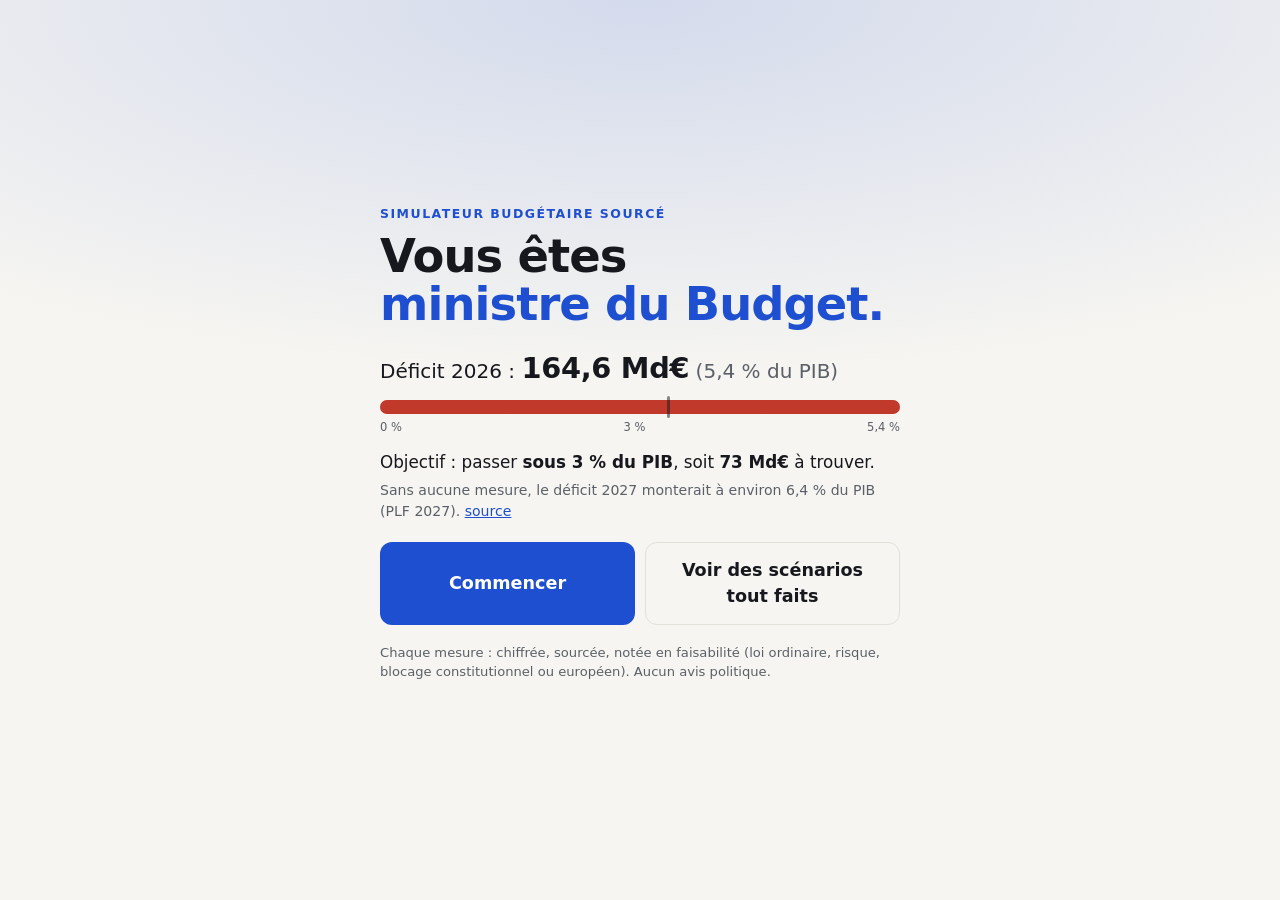
==== commit e183c2c5: "Jauge déficit/excédent à deux côtés, solde final en gros chiffre - Barre du bas : le gros chiffre es" ====
--- a/index.html
+++ b/index.html
@@ -14,7 +14,7 @@
 <meta name="theme-color" content="#f6f5f1" media="(prefers-color-scheme: light)">
 <meta name="theme-color" content="#0f1115" media="(prefers-color-scheme: dark)">
 <link rel="alternate" type="application/json" href="data/postes.json">
-<link rel="alternate" type="application/json" href="data/recettes.json">
+<link rel="alternate" type="application/json" href="data/recettes_leviers.json">
 <link rel="stylesheet" href="style.css">
 </head>
 <body class="boot">
@@ -43,14 +43,14 @@
   <header class="top">
     <div class="top-row">
       <h1 class="brand">Baissez les dépenses</h1>
-      <button class="btn ghost sm" id="open-presets" type="button">Scénarios</button>
+      <button class="btn ghost sm reset-btn" id="reset-top" type="button" disabled>Réinitialiser</button><button class="btn ghost sm" id="open-presets" type="button">Scénarios</button>
     </div>
     <p class="tagline" id="tagline"></p>
   </header>
   <nav class="tabs" id="tabs" role="tablist" aria-label="Catégories de mesures"></nav>
   <main id="panel" role="tabpanel" tabindex="-1"></main>
   <footer class="foot">
-    <p>Données ouvertes : <a href="data/postes.json">postes.json</a> · <a href="data/recettes.json">recettes.json</a> · <a href="llms.txt">llms.txt</a> · <a href="https://github.com/MatthieuGariel/baissez-les-depenses/issues/new" target="_blank" rel="noopener">Signaler une erreur</a> · Licence CC BY 4.0</p>
+    <p>Données ouvertes : <a href="data/postes.json">postes.json</a> · <a href="data/recettes_leviers.json">recettes_leviers.json</a> · <a href="llms.txt">llms.txt</a> · <a href="https://github.com/MatthieuGariel/baissez-les-depenses/issues/new" target="_blank" rel="noopener">Signaler une erreur</a> · Licence CC BY 4.0</p>
     <p class="warn" id="statut"></p>
   </footer>
 </div>
@@ -66,8 +66,8 @@
       <span class="chev" aria-hidden="true">▴</span>
     </span>
     <span class="gauge" id="gauge" role="img">
-      <span class="g-track"><span class="g-fill" id="g-fill"></span><i class="g-mark" id="g-mark"></i></span>
-      <span class="g-labels"><span>0 %</span><span id="g-mlab">3 %</span><span id="g-top"></span></span>
+      <span class="g-track"><span class="g-surplus" id="g-surplus"></span><span class="g-fill" id="g-fill"></span><i class="g-mark" id="g-mark"></i><i class="g-zero" id="g-zero"></i><i class="g-pin" id="g-pin"></i></span>
+      <span class="g-labels"><span class="gl-l" id="g-top"></span><span class="gl-m" id="g-mlab">3 %</span><span class="gl-m gl-0" id="g-0lab">0</span><span class="gl-r">excédent</span></span>
     </span>
     <span class="bar-foot"><span class="chip ko" id="chip-block" hidden></span><span class="bar-warn" id="bar-warn" hidden></span></span>
   </button>
--- a/style.css
+++ b/style.css
@@ -53,11 +53,11 @@
 
 /* jauge (accueil et barre) */
 .g-track{position:relative;display:block;height:14px;border-radius:7px;background:var(--line);overflow:visible}
-.g-fill{position:absolute;left:0;top:0;bottom:0;border-radius:7px;background:var(--f3);transition:width .5s cubic-bezier(.2,.8,.2,1),background-color .3s;width:100%}
+.g-fill{position:absolute;left:0;top:0;bottom:0;border-radius:7px;background:var(--f3);transition:left .5s cubic-bezier(.2,.8,.2,1),width .5s cubic-bezier(.2,.8,.2,1),background-color .3s;width:100%}
 .g-fill.mid{background:var(--f2)}.g-fill.ok{background:var(--f1)}
 .g-mark{position:absolute;top:-4px;bottom:-4px;width:3px;margin-left:-1.5px;background:var(--fg);border-radius:2px}
 .g-labels{position:relative;display:flex;justify-content:space-between;font-size:.72rem;color:var(--muted);margin-top:5px;font-variant-numeric:tabular-nums}
-.g-labels span:nth-child(2){position:absolute;transform:translateX(-50%);color:var(--fg);font-weight:700}
+.g-labels .gl-m{position:absolute;transform:translateX(-50%);color:var(--fg);font-weight:700}.g-labels .gl-0{font-weight:800}.g-labels .gl-r{margin-left:auto;color:var(--f1)}
 .intro-gauge{margin:6px 0 4px}
 
 /* en-tête fin + onglets */
@@ -207,3 +207,15 @@
 @media (prefers-reduced-motion:reduce){
   *,*::before,*::after{animation:none!important;transition:none!important}
 }
+.note{font-size:.82rem;color:var(--muted);border-left:3px solid var(--line);padding-left:8px;margin:8px 0}
+.lev-d{font-size:.8rem;margin:2px 0 6px}
+.reset-btn{white-space:nowrap;flex-shrink:0}
+.reset-btn[disabled]{opacity:.4;cursor:default}
+.btn.armed{background:var(--f3)!important;color:#fff!important;border-color:transparent!important}
+.toast.act{pointer-events:auto}
+.toast button{margin-left:10px;background:none;border:1px solid currentColor;color:inherit;border-radius:6px;padding:2px 10px;font:inherit;font-weight:700;cursor:pointer}
+#bar.surplus #bar-l2{color:var(--f1);font-weight:700}
+.g-surplus{position:absolute;top:0;bottom:0;border-radius:0 7px 7px 0;background:color-mix(in srgb,var(--f1) 22%,transparent)}
+.g-zero{position:absolute;top:-6px;bottom:-6px;width:2px;margin-left:-1px;background:var(--fg);opacity:.8}
+.g-pin{position:absolute;top:50%;width:14px;height:14px;margin:-7px 0 0 -7px;border-radius:50%;background:var(--card);border:3px solid var(--fg);transition:left .5s cubic-bezier(.2,.8,.2,1);box-sizing:border-box}
+.g-mark{opacity:.5}
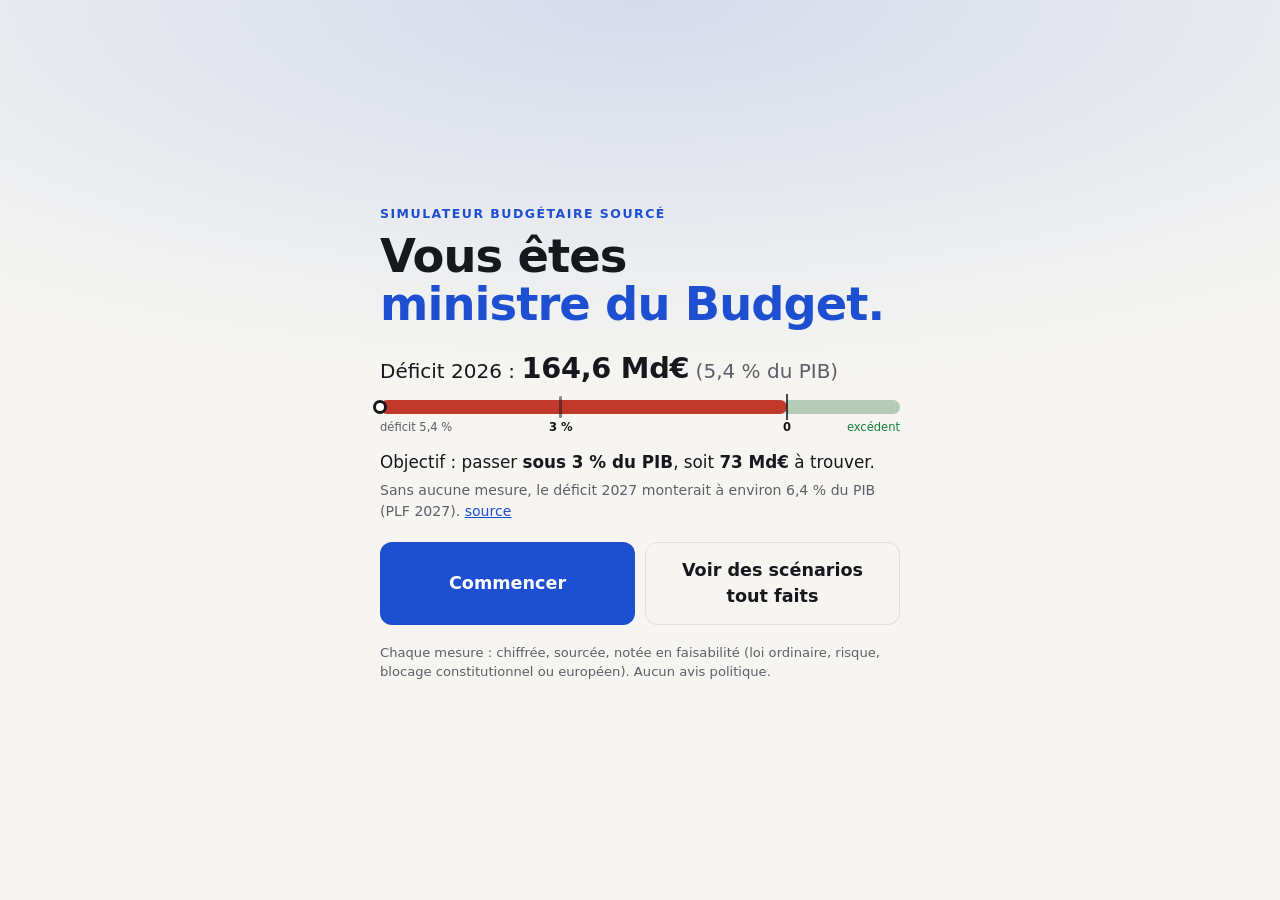
==== commit 6d74b9ed: "Accueil : jauge alignée sur l'axe déficit/excédent Co-Authored-By: Claude Opus 5.5 <noreply@anthropi" ====
--- a/index.html
+++ b/index.html
@@ -25,8 +25,8 @@
     <h1 id="intro-h">Vous êtes <span>ministre du Budget.</span></h1>
     <p class="intro-def">Déficit <span id="i-year">2026</span> : <strong id="i-def">164,6 Md€</strong> <span class="muted" id="i-pct"></span></p>
     <div class="intro-gauge" aria-hidden="true">
-      <div class="g-track"><div class="g-fill" id="i-fill"></div><i class="g-mark" id="i-mark"></i></div>
-      <div class="g-labels"><span>0 %</span><span id="i-mlab">3 %</span><span id="i-top">5,4 %</span></div>
+      <div class="g-track"><span class="g-surplus" id="i-surplus"></span><div class="g-fill" id="i-fill"></div><i class="g-mark" id="i-mark"></i><i class="g-zero" id="i-zero"></i><i class="g-pin" id="i-pin"></i></div>
+      <div class="g-labels"><span class="gl-l" id="i-top">déficit 5,4 %</span><span class="gl-m" id="i-mlab">3 %</span><span class="gl-m gl-0" id="i-0lab">0</span><span class="gl-r">excédent</span></div>
     </div>
     <p class="intro-goal">Objectif : passer <strong>sous 3 % du PIB</strong>, soit <strong id="i-need">73 Md€</strong> à trouver.</p>
     <p class="muted intro-note" id="i-derive"></p>
